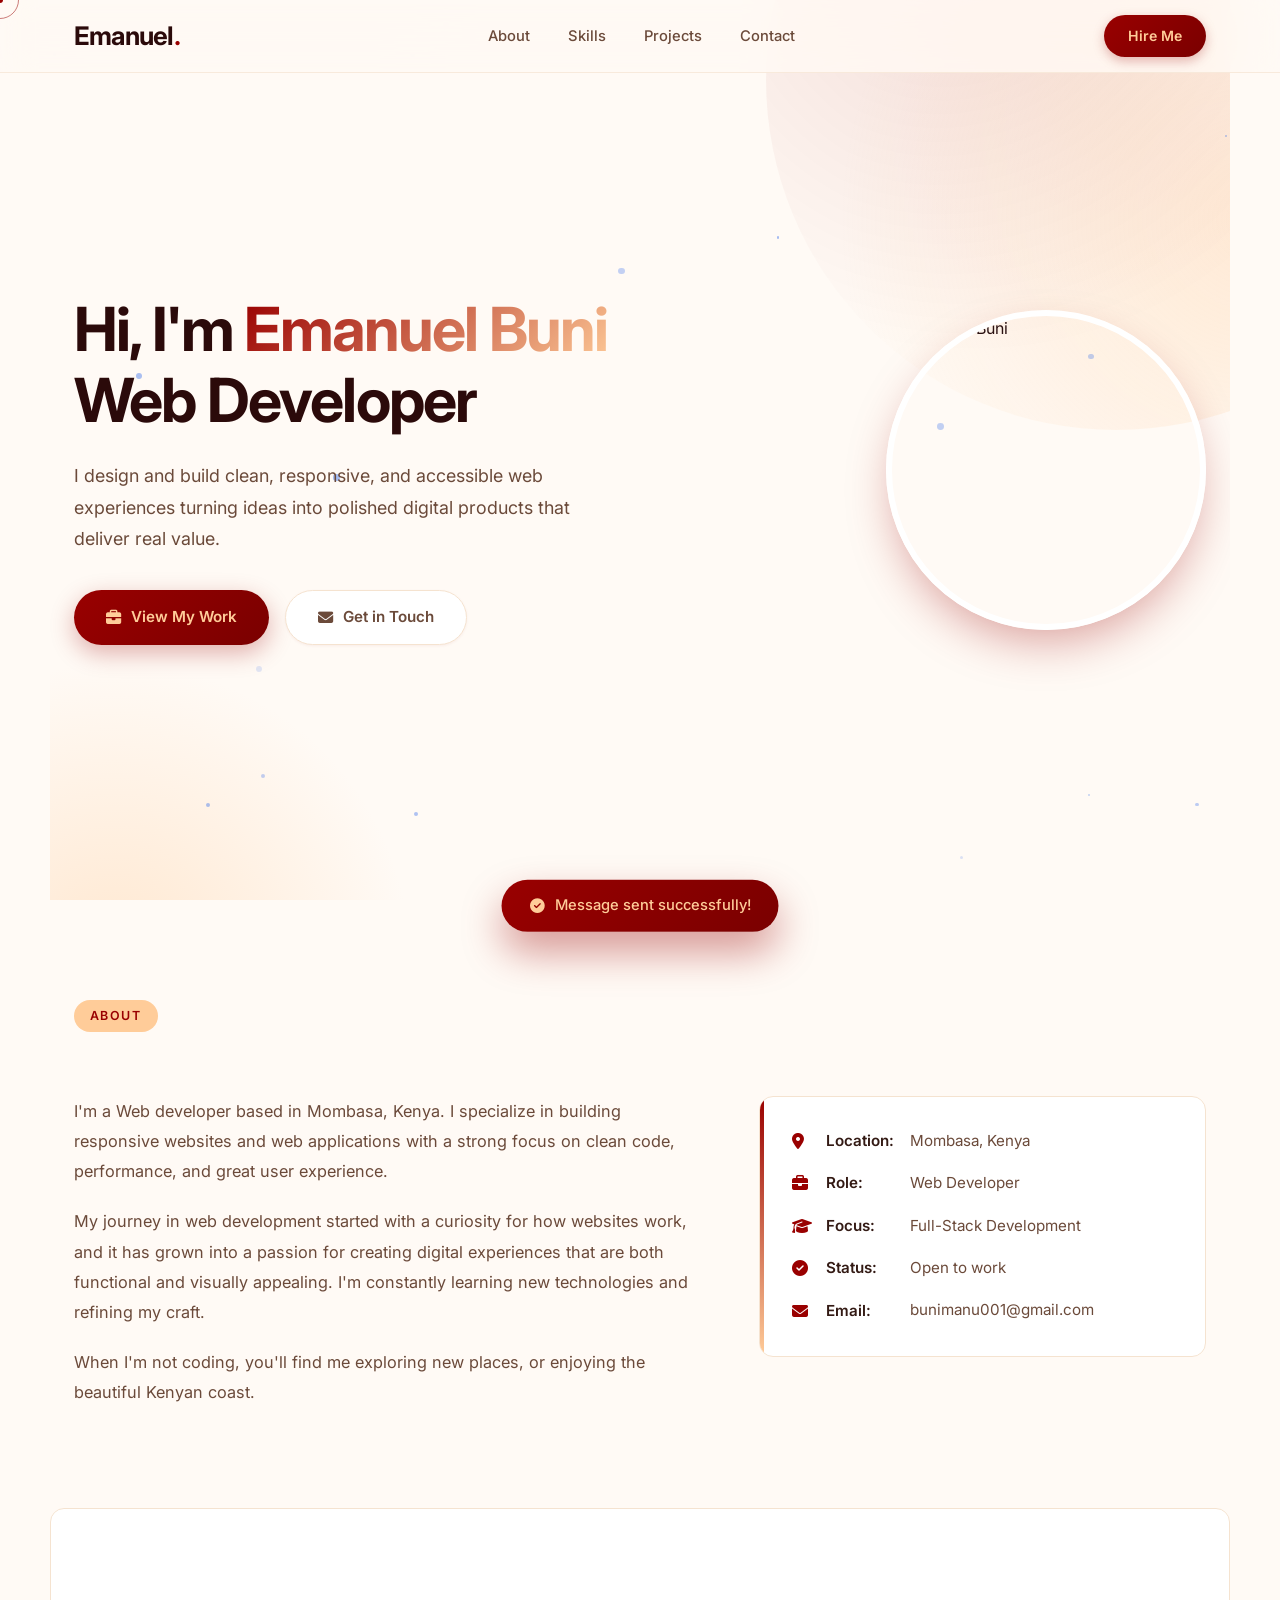
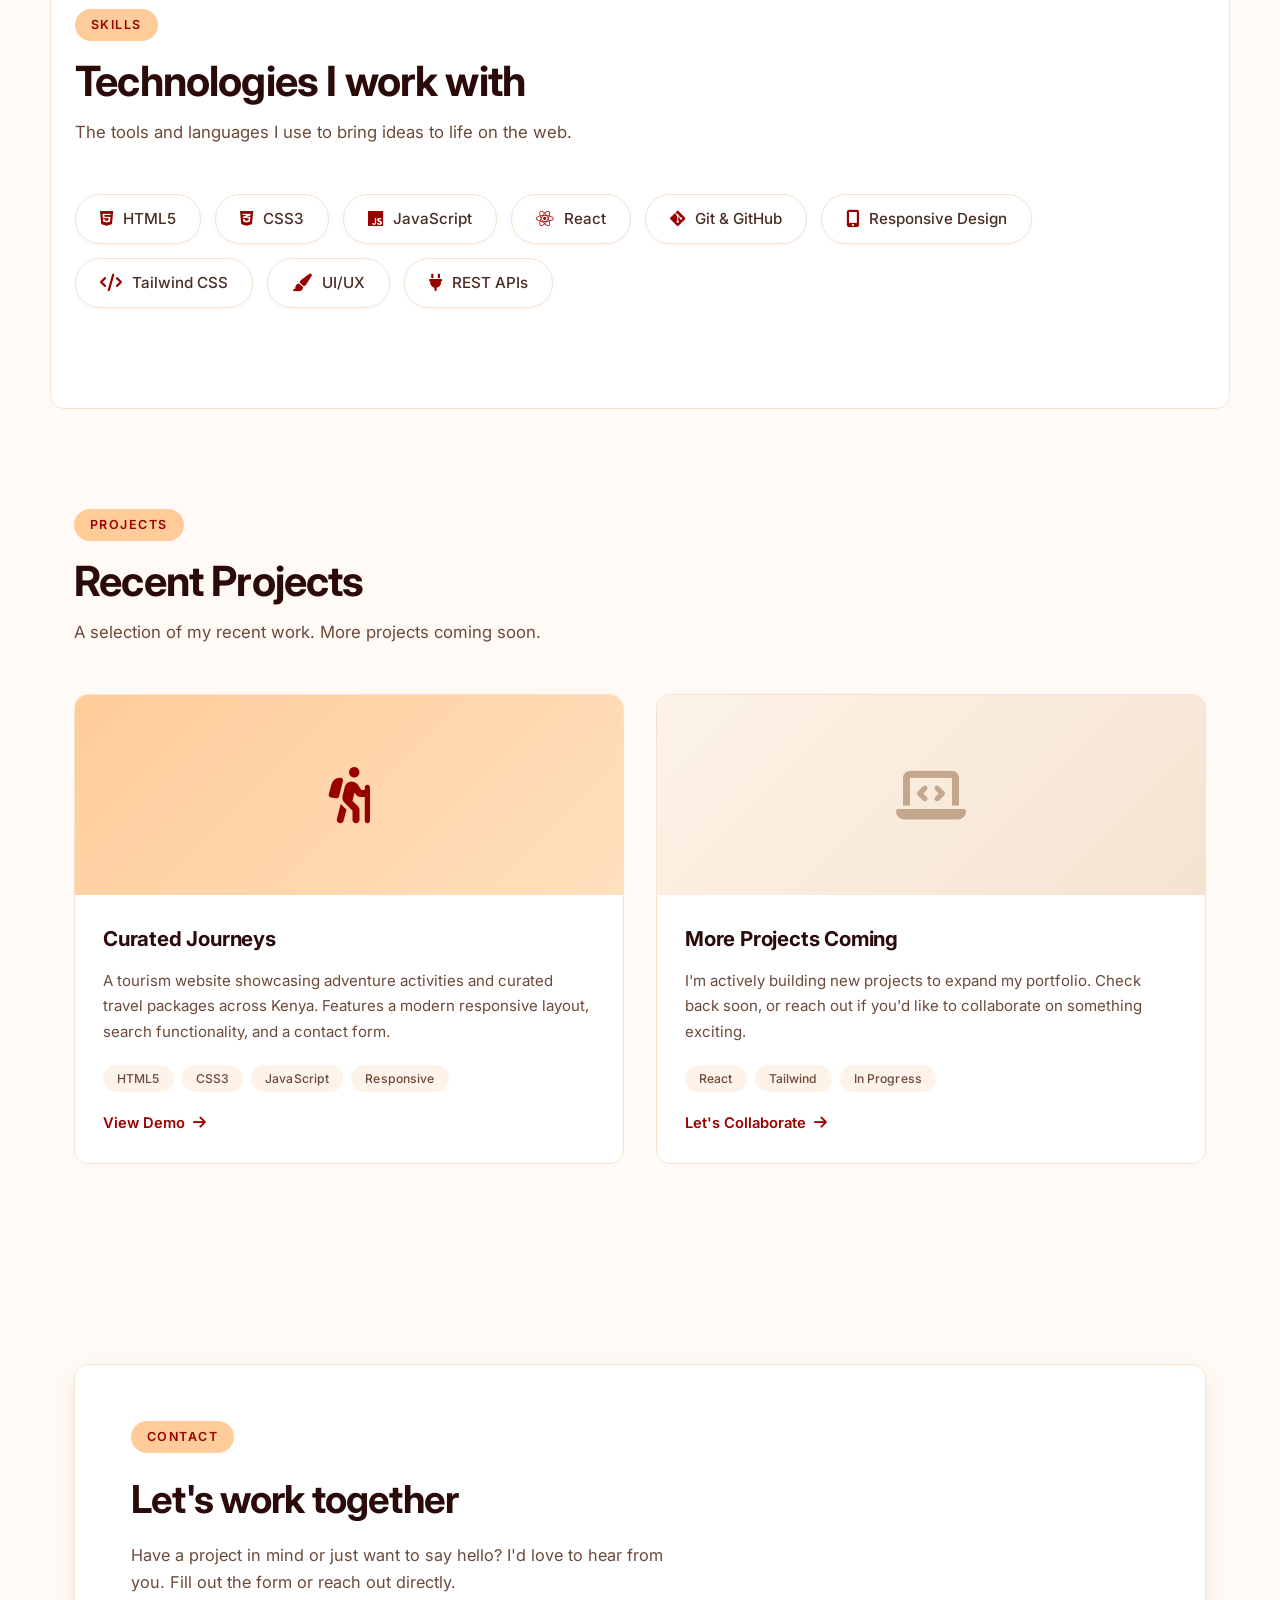
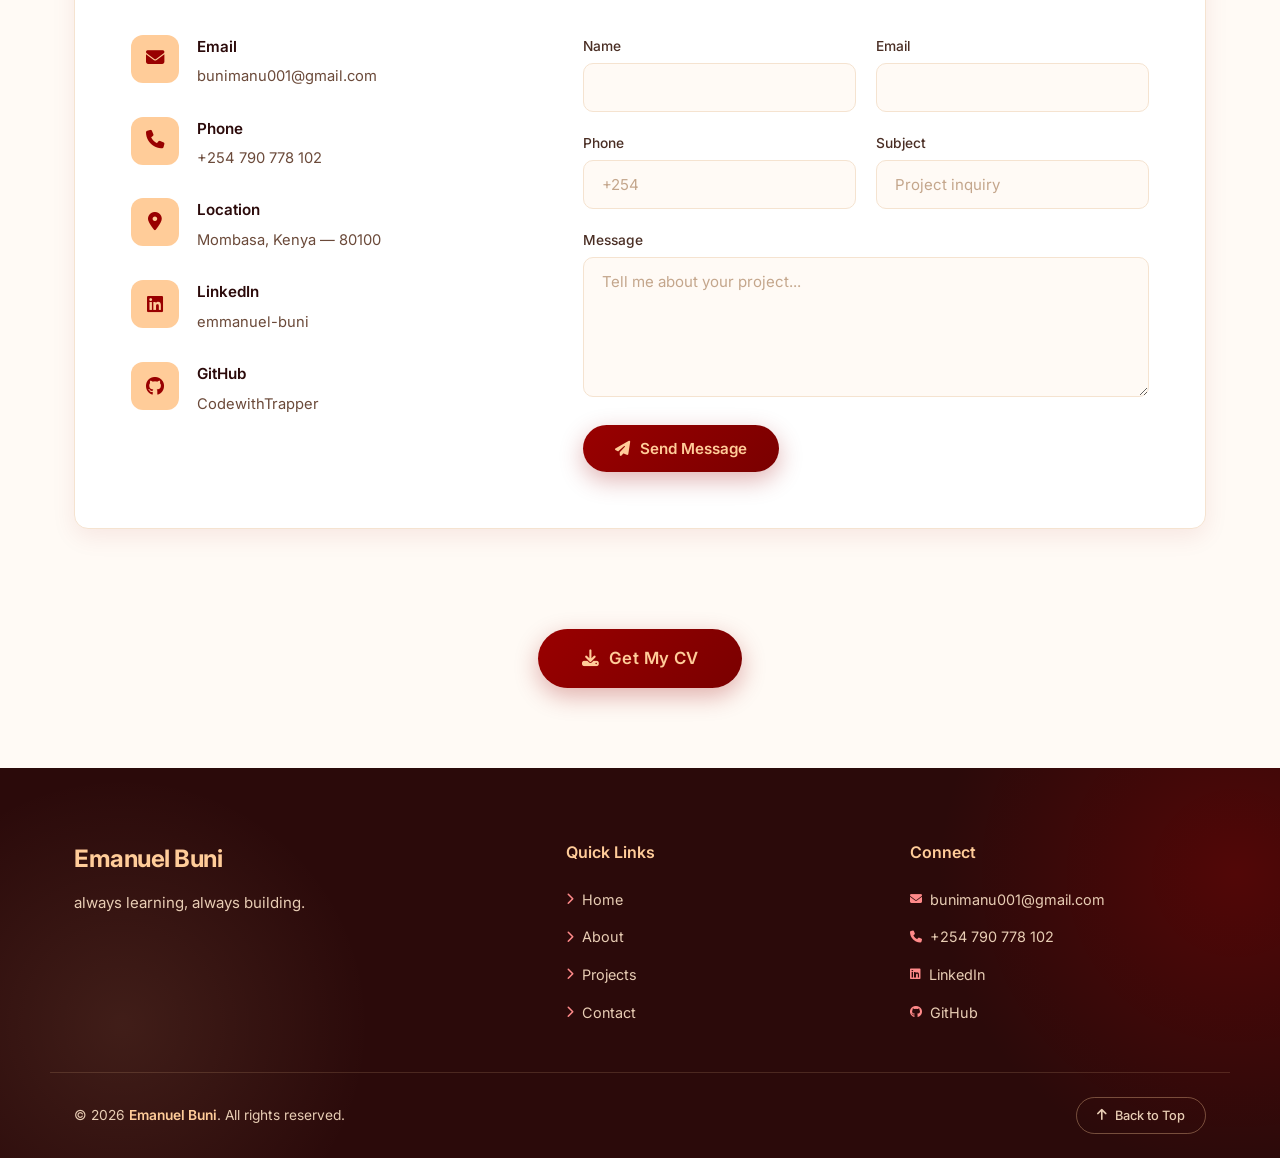
==== Porfolio/index.html @ 23a661d8 "Adding Tour-Project and Portfolio folders" ====
<!DOCTYPE html>
<html lang="en">
<head>
    <meta charset="UTF-8">
    <meta name="viewport" content="width=device-width, initial-scale=1.0">
    <title>Portfolio | Web Developer</title>
    <link rel="stylesheet" href="https://cdnjs.cloudflare.com/ajax/libs/font-awesome/6.5.1/css/all.min.css">
    <link rel="preconnect" href="https://fonts.googleapis.com">
    <link rel="preconnect" href="https://fonts.gstatic.com" crossorigin>
    <link href="https://fonts.googleapis.com/css2?family=Inter:wght@300;400;500;600;700&display=swap" rel="stylesheet">
    <link rel="stylesheet" href="styles.css">
</head>
<body>
    <nav>
        <div class="nav-container">
            <a href="#home" class="logo">
                Emanuel<span>.</span>
            </a>
            <ul class="nav-links">
                <li><a href="#about">About</a></li>
                <li><a href="#skills">Skills</a></li>
                <li><a href="#projects">Projects</a></li>
                <li><a href="#contact">Contact</a></li>
            </ul>
            <a href="#contact" class="nav-cta">
               Hire Me
            </a>
        </div>
    </nav>

    
    <header class="hero" id="home">
        <div class="hero-text">
           
            <h1>Hi, I'm <span>Emanuel Buni</span><br>Web Developer</h1>
            <p class="hero-desc">
                 I design and build clean, responsive, and accessible web experiences 
                 turning ideas into polished digital products that deliver real value.
            </p>
            <div class="hero-buttons">
                <a href="#projects" class="btn btn-primary">
                    <i class="fas fa-briefcase"></i> View My Work
                </a>
                <a href="#contact" class="btn btn-secondary">
                    <i class="fas fa-envelope"></i> Get in Touch
                </a>
            </div>
        </div>
        <img class="hero-avatar" src="/image/profile.jpeg" alt="Emanuel Buni">
    </header>

    <!-- ===== ABOUT ===== -->
    <section id="about" class="fade-up">
        <div class="section-header">
            <span class="section-label">About</span>
        </div>
        <div class="about-grid">
            <div>
                <p>
                    I'm a Web developer based in Mombasa, Kenya. 
                    I specialize in building responsive websites and web applications 
                    with a strong focus on clean code, performance, and great user experience.
                </p>
                <p>
                    My journey in web development started with a curiosity for how websites work, 
                    and it has grown into a passion for creating digital experiences that are 
                    both functional and visually appealing. I'm constantly learning new 
                    technologies and refining my craft.
                </p>
                <p>
                    When I'm not coding, you'll find me exploring new places, 
                 or enjoying the beautiful Kenyan coast.
                </p>
            </div>
            <div class="about-details">
                <div class="detail-row">
                    <i class="fas fa-map-marker-alt"></i>
                    <strong>Location:</strong> <span>Mombasa, Kenya</span>
                </div>
                <div class="detail-row">
                    <i class="fas fa-briefcase"></i>
                    <strong>Role:</strong> <span>Web Developer</span>
                </div>
                <div class="detail-row">
                    <i class="fas fa-graduation-cap"></i>
                    <strong>Focus:</strong> <span>Full-Stack Development</span>
                </div>
                <div class="detail-row">
                    <i class="fas fa-circle-check"></i>
                    <strong>Status:</strong> <span>Open to work</span>
                </div>
                <div class="detail-row">
                    <i class="fas fa-envelope"></i>
                    <strong>Email:</strong> 
                    <a href="mailto:bunimanu001@gmail.com">bunimanu001@gmail.com</a>
                </div>
            </div>
        </div>
    </section>

    <section id="skills" class="fade-up">
        <div class="section-header">
            <span class="section-label">Skills</span>
            <h2>Technologies I work with</h2>
            <p>The tools and languages I use to bring ideas to life on the web.</p>
        </div>
        <div class="skills-container">
            <span class="skill-tag"><i class="fab fa-html5"></i> HTML5</span>
            <span class="skill-tag"><i class="fab fa-css3-alt"></i> CSS3</span>
            <span class="skill-tag"><i class="fab fa-js"></i> JavaScript</span>
            <span class="skill-tag"><i class="fab fa-react"></i> React</span>
            <span class="skill-tag"><i class="fab fa-git-alt"></i> Git & GitHub</span>
            <span class="skill-tag"><i class="fas fa-mobile-alt"></i> Responsive Design</span>
            <span class="skill-tag"><i class="fas fa-code"></i> Tailwind CSS</span>
            <span class="skill-tag"><i class="fas fa-paint-brush"></i> UI/UX </span>
            <span class="skill-tag"><i class="fas fa-plug"></i> REST APIs</span>
        </div>
    </section>

    <section id="projects" class="fade-up">
        <div class="section-header">
            <span class="section-label">Projects</span>
            <h2>Recent Projects</h2>
            <p>A selection of my recent work. More projects coming soon.</p>
        </div>
        <div class="projects-grid">

     
            <article class="project-card">
                <div class="project-image">
                    <i class="fas fa-hiking"></i>
                </div>
                <div class="project-body">
                    <h3>Curated Journeys</h3>
                    <p>
                        A tourism website showcasing adventure activities and curated travel 
                        packages across Kenya. Features a modern responsive layout, search 
                        functionality, and a contact form.
                    </p>
                    <div class="project-tech">
                        <span class="tech-tag">HTML5</span>
                        <span class="tech-tag">CSS3</span>
                        <span class="tech-tag">JavaScript</span>
                        <span class="tech-tag">Responsive</span>
                    </div>
                    <a href="https://codewithtrapper.github.io/web-project/" class="project-link" target="_blank" rel="noopener">
                        View Demo <i class="fas fa-arrow-right"></i>
                    </a>
                </div>
            </article>

            <article class="project-card">
                <div class="project-image coming-soon">
                    <i class="fas fa-laptop-code"></i>
                </div>
                <div class="project-body">
                    <h3>More Projects Coming</h3>
                    <p>
                        I'm actively building new projects to expand my portfolio. 
                        Check back soon, or reach out if you'd like to collaborate 
                        on something exciting.
                    </p>
                    <div class="project-tech">
                        <span class="tech-tag">React</span>
                        <span class="tech-tag">Tailwind</span>
                        <span class="tech-tag">In Progress</span>
                    </div>
                    <a href="#contact" class="project-link">
                        Let's Collaborate <i class="fas fa-arrow-right"></i>
                    </a>
                </div>
            </article>

        </div>
    </section>

   
    <section id="contact" class="fade-up">
        <div class="contact-wrapper">
            <div class="contact-header">
                <span class="section-label">Contact</span>
                <h2>Let's work together</h2>
                <p>
                    Have a project in mind or just want to say hello? 
                    I'd love to hear from you. Fill out the form or reach out directly.
                </p>
            </div>

            <div class="contact-grid">
                
                <div class="contact-info">
                    <div class="contact-item">
                        <div class="contact-icon"><i class="fas fa-envelope"></i></div>
                        <div>
                            <h4>Email</h4>
                            <a href="mailto:bunimanu001@gmail.com">bunimanu001@gmail.com</a>
                        </div>
                    </div>
                    <div class="contact-item">
                        <div class="contact-icon"><i class="fas fa-phone"></i></div>
                        <div>
                            <h4>Phone</h4>
                            <a href="tel:+254790778102">+254 790 778 102</a>
                        </div>
                    </div>
                    <div class="contact-item">
                        <div class="contact-icon"><i class="fas fa-map-marker-alt"></i></div>
                        <div>
                            <h4>Location</h4>
                            <span>Mombasa, Kenya — 80100</span>
                        </div>
                    </div>
                    <div class="contact-item">
                        <div class="contact-icon"><i class="fab fa-linkedin"></i></div>
                        <div>
                            <h4>LinkedIn</h4>
                            <a href="https://www.linkedin.com/in/emmanuel-buni-1b5150434" target="_blank" rel="noopener">
                                emmanuel-buni
                            </a>
                        </div>
                    </div>
                    <div class="contact-item">
                        <div class="contact-icon"><i class="fab fa-github"></i></div>
                        <div>
                            <h4>GitHub</h4>
                            <a href="https://github.com/CodewithTrapper" target="_blank" rel="noopener">
                                CodewithTrapper
                            </a>
                        </div>
                    </div>
                </div>

                
                <form class="contact-form" id="contactForm" method="POST">
                    
                    <input type="hidden" name="access_key" value="dd3a7b7c-6760-4a55-9a00-9d2f934d01f1">
                    <input type="hidden" name="subject" value="New Inquiry from Portfolio">
                    <input type="hidden" name="from_name" value="Emanuel Buni Portfolio">

                   
                    <input type="checkbox" name="botcheck" style="display:none !important" tabindex="-1" autocomplete="off">

                    <div class="form-row">
                        <div class="form-group">
                            <label for="name">Name</label>
                            <input type="text" id="name" name="name" placeholder="" required>
                        </div>
                        <div class="form-group">
                            <label for="email">Email</label>
                            <input type="email" id="email" name="email" placeholder="" required>
                        </div>
                    </div>
                    <div class="form-row">
                        <div class="form-group">
                            <label for="phone">Phone</label>
                            <input type="tel" id="phone" name="phone" placeholder="+254 ">
                        </div>
                        <div class="form-group">
                            <label for="subject">Subject</label>
                            <input type="text" id="subject" name="subject" placeholder="Project inquiry">
                        </div>
                    </div>
                    <div class="form-group">
                        <label for="message">Message</label>
                        <textarea id="message" name="message" placeholder="Tell me about your project..." required></textarea>
                    </div>
                    <button type="submit" class="btn btn-primary">
                        <i class="fas fa-paper-plane"></i> Send Message
                    </button>
                </form>
            </div>
        </div>
    </section>

    <!-- ===== CV BUTTON ===== -->
    <div class="cv-section fade-up">
        <a href="" class="btn btn-primary cv-btn" download="Emanuel-Buni-CV.pdf">
            <i class="fas fa-download"></i> Get My CV
        </a>
    </div>

    <footer>
        <div class="footer-container">
            <div class="footer-brand">
                <h3>Emanuel Buni</h3>
                <p>
                    always learning, always building.
                </p>
            </div>
            <div class="footer-col">
                <h4>Quick Links</h4>
                <ul>
                    <li><a href="#home"><i class="fas fa-chevron-right"></i> Home</a></li>
                    <li><a href="#about"><i class="fas fa-chevron-right"></i> About</a></li>
                    <li><a href="#projects"><i class="fas fa-chevron-right"></i> Projects</a></li>
                    <li><a href="#contact"><i class="fas fa-chevron-right"></i> Contact</a></li>
                </ul>
            </div>
            <div class="footer-col">
                <h4>Connect</h4>
                <ul>
                    <li>
                       <a href="https://mail.google.com/mail/?view=cm&fs=1&to=bunimanu001@gmail.com&su=Project%20Inquiry&body=Hi%20Emanuel%2C%0A%0A" target="_blank" rel="noopener">
    <i class="fas fa-envelope"></i> bunimanu001@gmail.com
</a>
                    </li>
                    <li>
                        <a href="tel:+254790778102">
                            <i class="fas fa-phone"></i> +254 790 778 102
                        </a>
                    </li>
                    <li>
                        <a href="https://www.linkedin.com/in/emmanuel-buni-1b5150434" target="_blank" rel="noopener">
                            <i class="fab fa-linkedin"></i> LinkedIn
                        </a>
                    </li>
                    <li>
                        <a href="https://github.com/CodewithTrapper" target="_blank" rel="noopener">
                            <i class="fab fa-github"></i> GitHub
                        </a>
                    </li>
                </ul>
            </div>
        </div>
        <div class="footer-bottom">
            <p>&copy; 2026 <span>Emanuel Buni</span>. All rights reserved.</p>
            <button class="back-to-top" id="backToTop">
                <i class="fas fa-arrow-up"></i> Back to Top
            </button>
        </div>
    </footer>

    
    <script src="script.js"></script>
</body>
</html>
---- Porfolio/styles.css ----
*,
*::before,
*::after {
    margin: 0;
    padding: 0;
    box-sizing: border-box;
}

html {
    scroll-behavior: smooth;
    scroll-padding-top: 90px;
}

body {
    font-family: 'Inter', -apple-system, BlinkMacSystemFont, sans-serif;
    background: #fffaf5;
    color: #2b1212;
    line-height: 1.6;
    overflow-x: hidden;
    -webkit-font-smoothing: antialiased;
    -moz-osx-font-smoothing: grayscale;
    cursor: none;
}

@media (max-width: 900px) {
    body { cursor: auto; }
}

:root {
    --primary: #990000;
    --primary-dark: #7a0000;
    --primary-light: #FFCC99;
    --accent: #b30000;

    --gray-50: #fffaf5;
    --gray-100: #fdf3e8;
    --gray-200: #f5e3d0;
    --gray-300: #e8cdb4;
    --gray-400: #c4a68c;
    --gray-500: #8a7059;
    --gray-600: #6b4a3a;
    --gray-700: #4a2e24;
    --gray-800: #331a14;
    --gray-900: #2b0a0a;

    --shadow-sm: 0 1px 3px rgba(153, 0, 0, 0.06);
    --shadow-md: 0 8px 24px rgba(153, 0, 0, 0.08);
    --shadow-lg: 0 20px 40px -12px rgba(153, 0, 0, 0.18);
    --radius: 14px;
    --radius-sm: 10px;
    --transition: 0.35s cubic-bezier(0.4, 0, 0.2, 1);
}

::-webkit-scrollbar { width: 10px; }
::-webkit-scrollbar-track { background: #fdf3e8; }
::-webkit-scrollbar-thumb {
    background: linear-gradient(180deg, #990000, #FFCC99);
    border-radius: 10px;
    border: 2px solid #fdf3e8;
}

::selection {
    background: var(--primary);
    color: #FFCC99;
}

.preloader {
    position: fixed;
    inset: 0;
    background: #2b0a0a;
    z-index: 10000;
    display: flex;
    align-items: center;
    justify-content: center;
    flex-direction: column;
    gap: 24px;
    transition: opacity 0.6s ease, visibility 0.6s ease;
}

.preloader.hidden {
    opacity: 0;
    visibility: hidden;
}

.preloader-logo {
    font-size: 2rem;
    font-weight: 700;
    color: #FFCC99;
    letter-spacing: -0.03em;
}

.preloader-logo span { color: #ff6b6b; }

.preloader-bar {
    width: 200px;
    height: 3px;
    background: rgba(255, 204, 153, 0.15);
    border-radius: 100px;
    overflow: hidden;
}

.preloader-bar::after {
    content: '';
    display: block;
    height: 100%;
    width: 40%;
    background: linear-gradient(90deg, #990000, #FFCC99);
    border-radius: 100px;
    animation: preloadSlide 1.2s ease-in-out infinite;
}

@keyframes preloadSlide {
    0%   { transform: translateX(-100%); }
    100% { transform: translateX(350%); }
}

.scroll-progress {
    position: fixed;
    top: 0;
    left: 0;
    height: 3px;
    width: 0%;
    background: linear-gradient(90deg, #990000, #FFCC99);
    z-index: 1001;
    transition: width 0.1s linear;
    box-shadow: 0 0 12px rgba(153, 0, 0, 0.5);
}

.cursor-dot,
.cursor-ring {
    position: fixed;
    top: 0;
    left: 0;
    border-radius: 50%;
    pointer-events: none;
    z-index: 9999;
    transform: translate(-50%, -50%);
    transition: opacity 0.3s ease;
}

.cursor-dot {
    width: 6px;
    height: 6px;
    background: #990000;
}

.cursor-ring {
    width: 38px;
    height: 38px;
    border: 1.5px solid rgba(153, 0, 0, 0.5);
    transition: width 0.25s ease, height 0.25s ease,
                border-color 0.25s ease, background 0.25s ease,
                transform 0.08s ease;
}

.cursor-ring.hover {
    width: 60px;
    height: 60px;
    background: rgba(255, 204, 153, 0.25);
    border-color: #990000;
}

@media (max-width: 900px) {
    .cursor-dot, .cursor-ring { display: none; }
}

nav {
    position: fixed;
    top: 0;
    left: 0;
    width: 100%;
    background: rgba(255, 250, 245, 0.85);
    backdrop-filter: blur(16px) saturate(180%);
    -webkit-backdrop-filter: blur(16px) saturate(180%);
    border-bottom: 1px solid rgba(245, 227, 208, 0.7);
    z-index: 1000;
    transition: box-shadow 0.3s ease, background 0.3s ease;
}

nav.scrolled {
    box-shadow: 0 4px 24px rgba(153, 0, 0, 0.08);
    background: rgba(255, 250, 245, 0.97);
}

.nav-container {
    max-width: 1180px;
    margin: 0 auto;
    padding: 0 24px;
    display: flex;
    align-items: center;
    justify-content: space-between;
    height: 72px;
}

.logo {
    font-size: 1.6rem;
    font-weight: 700;
    color: #2b0a0a;
    text-decoration: none;
    letter-spacing: -0.03em;
    transition: var(--transition);
}

.logo span { color: #990000; }

.logo:hover { transform: scale(1.05); }

.nav-links {
    display: flex;
    list-style: none;
    gap: 6px;
}

.nav-links a {
    text-decoration: none;
    font-size: 0.92rem;
    font-weight: 500;
    color: #6b4a3a;
    padding: 8px 16px;
    border-radius: 8px;
    transition: var(--transition);
    position: relative;
}

.nav-links a::after {
    content: '';
    position: absolute;
    bottom: 4px;
    left: 50%;
    width: 0;
    height: 2px;
    background: #990000;
    border-radius: 2px;
    transition: width 0.3s ease, left 0.3s ease;
}

.nav-links a:hover,
.nav-links a.active {
    color: #990000;
    background: #fdf3e8;
}

.nav-links a:hover::after,
.nav-links a.active::after {
    width: 22px;
    left: calc(50% - 11px);
}

.nav-cta {
    text-decoration: none;
    font-size: 0.88rem;
    font-weight: 600;
    color: #FFCC99;
    background: linear-gradient(135deg, #990000, #7a0000);
    padding: 10px 24px;
    border-radius: 100px;
    transition: var(--transition);
    box-shadow: 0 4px 12px rgba(153, 0, 0, 0.28);
    position: relative;
    overflow: hidden;
}

.nav-cta::before {
    content: '';
    position: absolute;
    inset: 0;
    background: linear-gradient(135deg, #b30000, #990000);
    opacity: 0;
    transition: opacity 0.3s ease;
    z-index: -1;
}

.nav-cta:hover {
    transform: translateY(-2px);
    box-shadow: 0 8px 22px rgba(153, 0, 0, 0.4);
}

.nav-cta:hover::before { opacity: 1; }

.hero {
    min-height: 100vh;
    display: flex;
    align-items: center;
    justify-content: space-between;
    gap: 60px;
    max-width: 1180px;
    margin: 0 auto;
    padding: 120px 24px 80px;
    position: relative;
    overflow: hidden;
}

.hero::before {
    content: '';
    position: absolute;
    top: -30%;
    right: -20%;
    width: 700px;
    height: 700px;
    background:
        radial-gradient(circle at 30% 30%, rgba(153, 0, 0, 0.12), transparent 60%),
        radial-gradient(circle at 70% 70%, rgba(255, 204, 153, 0.35), transparent 60%);
    border-radius: 50%;
    animation: meshFloat 12s ease-in-out infinite;
    pointer-events: none;
    z-index: -1;
}

.hero::after {
    content: '';
    position: absolute;
    bottom: -40%;
    left: -20%;
    width: 600px;
    height: 600px;
    background: radial-gradient(circle, rgba(255, 204, 153, 0.4), transparent 70%);
    border-radius: 50%;
    animation: meshFloat 15s ease-in-out infinite reverse;
    pointer-events: none;
    z-index: -1;
}

@keyframes meshFloat {
    0%, 100% { transform: translate(0, 0) scale(1); }
    50%      { transform: translate(30px, -30px) scale(1.08); }
}

.hero-text {
    flex: 1;
    max-width: 620px;
    position: relative;
    z-index: 2;
    animation: fadeInUp 0.9s ease both;
}

.hero-text h1 {
    font-size: clamp(2.4rem, 6vw, 3.8rem);
    font-weight: 700;
    letter-spacing: -0.03em;
    line-height: 1.15;
    color: #2b0a0a;
    margin-bottom: 24px;
}

.hero-text h1 span {
    background: linear-gradient(135deg, #990000, #FFCC99);
    -webkit-background-clip: text;
    -webkit-text-fill-color: transparent;
    background-clip: text;
    position: relative;
    display: inline-block;
}

.hero-desc {
    font-size: 1.12rem;
    color: #6b4a3a;
    margin-bottom: 36px;
    max-width: 520px;
    line-height: 1.75;
}

.hero-buttons {
    display: flex;
    gap: 16px;
    flex-wrap: wrap;
}

.type-cursor {
    display: inline-block;
    width: 3px;
    height: 1em;
    background: #990000;
    margin-left: 4px;
    vertical-align: text-bottom;
    animation: blink 0.9s step-end infinite;
}

@keyframes blink {
    0%, 100% { opacity: 1; }
    50%      { opacity: 0; }
}

.btn {
    display: inline-flex;
    align-items: center;
    gap: 10px;
    padding: 14px 32px;
    border-radius: 100px;
    font-size: 0.95rem;
    font-weight: 600;
    text-decoration: none;
    transition: var(--transition);
    cursor: pointer;
    border: none;
    font-family: inherit;
    position: relative;
    overflow: hidden;
    z-index: 1;
}

.btn i { transition: transform 0.3s ease; }
.btn:hover i { transform: translateX(4px); }

.btn-primary {
    background: linear-gradient(135deg, #990000, #7a0000);
    color: #FFCC99;
    box-shadow: 0 8px 24px rgba(153, 0, 0, 0.3);
}

.btn-primary::before {
    content: '';
    position: absolute;
    top: 0;
    left: -100%;
    width: 100%;
    height: 100%;
    background: linear-gradient(90deg, transparent, rgba(255, 204, 153, 0.4), transparent);
    transition: left 0.7s ease;
    z-index: 2;
}

.btn-primary:hover::before { left: 100%; }

.btn-primary:hover {
    background: linear-gradient(135deg, #b30000, #990000);
    transform: translateY(-3px);
    box-shadow: 0 14px 32px rgba(153, 0, 0, 0.42);
}

.btn-secondary {
    background: #fff;
    color: #6b4a3a;
    border: 1.5px solid #f5e3d0;
    box-shadow: var(--shadow-sm);
}

.btn-secondary:hover {
    border-color: #990000;
    color: #990000;
    background: #FFCC99;
    transform: translateY(-3px);
    box-shadow: 0 10px 24px rgba(153, 0, 0, 0.15);
}

.ripple {
    position: absolute;
    border-radius: 50%;
    background: rgba(255, 204, 153, 0.6);
    transform: scale(0);
    animation: rippleAnim 0.65s ease-out;
    pointer-events: none;
    z-index: 3;
}

@keyframes rippleAnim {
    to { transform: scale(4); opacity: 0; }
}

.hero-avatar {
    width: 320px;
    height: 320px;
    border-radius: 50%;
    object-fit: cover;
    border: 6px solid #fff;
    box-shadow: 0 20px 50px -12px rgba(153, 0, 0, 0.4);
    transition: transform 0.5s cubic-bezier(0.34, 1.56, 0.64, 1), box-shadow 0.5s ease;
    animation: floatAvatar 5s ease-in-out infinite;
    position: relative;
    z-index: 2;
}

.hero-avatar:hover {
    transform: scale(1.05) rotate(-3deg);
    box-shadow: 0 30px 70px -12px rgba(153, 0, 0, 0.55);
}

.hero-avatar::after {
    content: '';
    position: absolute;
    inset: -12px;
    border-radius: 50%;
    border: 2px dashed rgba(153, 0, 0, 0.35);
    animation: spinSlow 25s linear infinite;
}

@keyframes spinSlow {
    to { transform: rotate(360deg); }
}

@keyframes floatAvatar {
    0%, 100% { transform: translateY(0) rotate(0deg); }
    50%      { transform: translateY(-16px) rotate(2deg); }
}

section {
    padding: 100px 0;
    position: relative;
    max-width: 1180px;
    margin: 0 auto;
    padding-left: 24px;
    padding-right: 24px;
}

.section-header {
    margin-bottom: 48px;
}

.section-label {
    display: inline-block;
    font-size: 0.78rem;
    font-weight: 600;
    text-transform: uppercase;
    letter-spacing: 0.12em;
    color: #990000;
    background: #FFCC99;
    padding: 6px 16px;
    border-radius: 100px;
    margin-bottom: 16px;
    position: relative;
}

.section-header h2 {
    font-size: clamp(1.8rem, 4vw, 2.6rem);
    font-weight: 700;
    letter-spacing: -0.02em;
    color: #2b0a0a;
    margin-bottom: 12px;
    line-height: 1.2;
}

.section-header p {
    color: #6b4a3a;
    font-size: 1.05rem;
    max-width: 600px;
}

#about { background: transparent; }

.about-grid {
    display: grid;
    grid-template-columns: 1.4fr 1fr;
    gap: 60px;
    align-items: start;
}

.about-grid p {
    color: #6b4a3a;
    margin-bottom: 20px;
    font-size: 1.02rem;
    line-height: 1.85;
}

.about-grid p:last-child { margin-bottom: 0; }

.about-details {
    display: flex;
    flex-direction: column;
    gap: 18px;
    background: #fff;
    padding: 32px;
    border-radius: var(--radius);
    border: 1px solid #f5e3d0;
    transition: var(--transition);
    position: relative;
    overflow: hidden;
}

.about-details::before {
    content: '';
    position: absolute;
    top: 0;
    left: 0;
    width: 4px;
    height: 100%;
    background: linear-gradient(180deg, #990000, #FFCC99);
}

.about-details:hover {
    border-color: transparent;
    box-shadow: 0 20px 40px -12px rgba(153, 0, 0, 0.2);
    transform: translateY(-4px);
}

.detail-row {
    display: flex;
    align-items: center;
    gap: 14px;
    font-size: 0.95rem;
    color: #6b4a3a;
    transition: var(--transition);
}

.detail-row i {
    width: 20px;
    color: #990000;
    font-size: 1rem;
    transition: var(--transition);
}

.detail-row:hover { transform: translateX(4px); }
.detail-row:hover i { transform: scale(1.2) rotate(-6deg); color: #b30000; }

.detail-row strong {
    color: #331a14;
    font-weight: 600;
    min-width: 70px;
}

.detail-row a {
    color: #6b4a3a;
    text-decoration: none;
    transition: var(--transition);
    border-bottom: 1px dashed transparent;
}

.detail-row a:hover {
    color: #990000;
    border-bottom-color: #990000;
}

#skills {
    background: #fff;
    border-radius: var(--radius);
    border: 1px solid #f5e3d0;
}

.skills-container {
    display: flex;
    flex-wrap: wrap;
    gap: 14px;
}

.skill-tag {
    display: inline-flex;
    align-items: center;
    gap: 10px;
    padding: 12px 24px;
    background: #fff;
    border: 1.5px solid #f5e3d0;
    border-radius: 100px;
    font-size: 0.95rem;
    font-weight: 500;
    color: #4a2e24;
    transition: var(--transition);
    cursor: default;
    box-shadow: var(--shadow-sm);
    opacity: 0;
    transform: translateY(20px);
    animation: skillPop 0.5s ease forwards;
    position: relative;
    overflow: hidden;
}

.skill-tag::before {
    content: '';
    position: absolute;
    inset: 0;
    background: linear-gradient(135deg, #FFCC99, transparent);
    opacity: 0;
    transition: opacity 0.3s ease;
    z-index: 0;
}

.skill-tag > * { position: relative; z-index: 1; }

.skill-tag:nth-child(1) { animation-delay: 0.05s; }
.skill-tag:nth-child(2) { animation-delay: 0.10s; }
.skill-tag:nth-child(3) { animation-delay: 0.15s; }
.skill-tag:nth-child(4) { animation-delay: 0.20s; }
.skill-tag:nth-child(5) { animation-delay: 0.25s; }
.skill-tag:nth-child(6) { animation-delay: 0.30s; }
.skill-tag:nth-child(7) { animation-delay: 0.35s; }
.skill-tag:nth-child(8) { animation-delay: 0.40s; }
.skill-tag:nth-child(9) { animation-delay: 0.45s; }

@keyframes skillPop {
    to { opacity: 1; transform: translateY(0); }
}

.skill-tag i {
    color: #990000;
    font-size: 1.1rem;
    transition: var(--transition);
}

.skill-tag:hover {
    border-color: #990000;
    color: #990000;
    transform: translateY(-5px);
    box-shadow: 0 14px 28px rgba(153, 0, 0, 0.18);
}

.skill-tag:hover::before { opacity: 1; }
.skill-tag:hover i { transform: rotate(-8deg) scale(1.18); color: #b30000; }

.projects-grid {
    display: grid;
    grid-template-columns: repeat(auto-fit, minmax(320px, 1fr));
    gap: 32px;
    perspective: 1200px;
}

.project-card {
    background: #fff;
    border: 1.5px solid #f5e3d0;
    border-radius: var(--radius);
    overflow: hidden;
    transition: transform 0.4s cubic-bezier(0.4, 0, 0.2, 1),
                box-shadow 0.4s ease, border-color 0.3s ease;
    display: flex;
    flex-direction: column;
    position: relative;
    transform-style: preserve-3d;
    will-change: transform;
}

.project-card::before {
    content: '';
    position: absolute;
    inset: 0;
    border-radius: var(--radius);
    padding: 2px;
    background: linear-gradient(135deg, #990000, #FFCC99, transparent 70%);
    -webkit-mask: linear-gradient(#fff 0 0) content-box, linear-gradient(#fff 0 0);
    -webkit-mask-composite: xor;
    mask-composite: exclude;
    opacity: 0;
    transition: opacity 0.4s ease;
    pointer-events: none;
    z-index: 2;
}

.project-card:hover::before { opacity: 1; }

.project-card:hover {
    box-shadow: 0 30px 60px -15px rgba(153, 0, 0, 0.28);
    border-color: transparent;
}

.project-image {
    height: 200px;
    background: linear-gradient(135deg, #FFCC99, #ffe0bd);
    display: flex;
    align-items: center;
    justify-content: center;
    font-size: 3.5rem;
    color: #990000;
    transition: var(--transition);
    position: relative;
    overflow: hidden;
}

.project-image::after {
    content: '';
    position: absolute;
    top: 0;
    left: -100%;
    width: 100%;
    height: 100%;
    background: linear-gradient(90deg, transparent, rgba(255, 255, 255, 0.6), transparent);
    transition: left 0.8s ease;
}

.project-card:hover .project-image::after { left: 100%; }

.project-card:hover .project-image {
    background: linear-gradient(135deg, #ffb87a, #FFCC99);
    transform: scale(1.04);
}

.project-image.coming-soon {
    background: linear-gradient(135deg, #fdf3e8, #f5e3d0);
    color: #c4a68c;
}

.project-card:hover .project-image.coming-soon {
    background: linear-gradient(135deg, #f5e3d0, #FFCC99);
    color: #990000;
}

.project-body {
    padding: 28px;
    flex: 1;
    display: flex;
    flex-direction: column;
    position: relative;
    z-index: 1;
}

.project-body h3 {
    font-size: 1.28rem;
    font-weight: 700;
    color: #2b0a0a;
    margin-bottom: 12px;
    letter-spacing: -0.01em;
    transition: var(--transition);
}

.project-card:hover .project-body h3 {
    background: linear-gradient(135deg, #990000, #b30000);
    -webkit-background-clip: text;
    -webkit-text-fill-color: transparent;
    background-clip: text;
}

.project-body p {
    color: #6b4a3a;
    font-size: 0.94rem;
    line-height: 1.7;
    margin-bottom: 20px;
    flex: 1;
}

.project-tech {
    display: flex;
    flex-wrap: wrap;
    gap: 8px;
    margin-bottom: 20px;
}

.tech-tag {
    font-size: 0.76rem;
    font-weight: 500;
    background: #fdf3e8;
    color: #6b4a3a;
    padding: 4px 14px;
    border-radius: 100px;
    letter-spacing: 0.01em;
    transition: var(--transition);
}

.project-card:hover .tech-tag {
    background: #FFCC99;
    color: #7a0000;
}

.project-link {
    display: inline-flex;
    align-items: center;
    gap: 8px;
    font-size: 0.92rem;
    font-weight: 600;
    color: #990000;
    text-decoration: none;
    transition: var(--transition);
    margin-top: auto;
    position: relative;
    width: fit-content;
}

.project-link::after {
    content: '';
    position: absolute;
    bottom: -3px;
    left: 0;
    width: 0;
    height: 2px;
    background: linear-gradient(90deg, #990000, #FFCC99);
    transition: width 0.3s ease;
    border-radius: 2px;
}

.project-link:hover::after { width: 100%; }
.project-link:hover { gap: 14px; color: #7a0000; }

#contact { background: transparent; }

.contact-wrapper {
    background: #fff;
    border-radius: var(--radius);
    border: 1.5px solid #f5e3d0;
    padding: 56px;
    box-shadow: 0 8px 24px rgba(153, 0, 0, 0.08);
    transition: var(--transition);
    position: relative;
    overflow: hidden;
}

.contact-wrapper::before {
    content: '';
    position: absolute;
    top: -50%;
    right: -20%;
    width: 400px;
    height: 400px;
    background: radial-gradient(circle, rgba(255, 204, 153, 0.5), transparent 70%);
    border-radius: 50%;
    pointer-events: none;
}

.contact-wrapper:hover {
    box-shadow: 0 30px 60px -20px rgba(153, 0, 0, 0.25);
    border-color: #FFCC99;
}

.contact-header { margin-bottom: 40px; position: relative; }

.contact-header h2 {
    font-size: clamp(1.8rem, 4vw, 2.4rem);
    font-weight: 700;
    letter-spacing: -0.02em;
    color: #2b0a0a;
    margin-bottom: 12px;
}

.contact-header p {
    color: #6b4a3a;
    max-width: 540px;
    font-size: 1.02rem;
}

.contact-grid {
    display: grid;
    grid-template-columns: 1fr 1.4fr;
    gap: 48px;
    position: relative;
}

.contact-info {
    display: flex;
    flex-direction: column;
    gap: 28px;
}

.contact-item {
    display: flex;
    gap: 18px;
    align-items: flex-start;
    transition: var(--transition);
}

.contact-item:hover { transform: translateX(6px); }

.contact-icon {
    width: 48px;
    height: 48px;
    min-width: 48px;
    background: #FFCC99;
    border-radius: 12px;
    display: flex;
    align-items: center;
    justify-content: center;
    color: #990000;
    font-size: 1.15rem;
    transition: var(--transition);
}

.contact-item:hover .contact-icon {
    background: linear-gradient(135deg, #990000, #b30000);
    color: #FFCC99;
    transform: scale(1.08) rotate(-6deg);
    box-shadow: 0 8px 20px rgba(153, 0, 0, 0.35);
}

.contact-item h4 {
    font-size: 0.95rem;
    font-weight: 600;
    color: #2b0a0a;
    margin-bottom: 4px;
}

.contact-item a,
.contact-item span {
    font-size: 0.92rem;
    color: #6b4a3a;
    text-decoration: none;
    transition: var(--transition);
    word-break: break-word;
}

.contact-item a:hover { color: #990000; }

.contact-form {
    display: flex;
    flex-direction: column;
    gap: 20px;
    position: relative;
}

.form-row {
    display: grid;
    grid-template-columns: 1fr 1fr;
    gap: 20px;
}

.form-group {
    display: flex;
    flex-direction: column;
    gap: 6px;
    position: relative;
}

.form-group label {
    font-size: 0.86rem;
    font-weight: 500;
    color: #4a2e24;
    transition: var(--transition);
}

.form-group input,
.form-group textarea {
    padding: 14px 18px;
    border: 1.5px solid #f5e3d0;
    border-radius: var(--radius-sm);
    font-size: 0.94rem;
    font-family: inherit;
    background: #fffaf5;
    color: #2b1212;
    transition: var(--transition);
    outline: none;
    width: 100%;
}

.form-group input::placeholder,
.form-group textarea::placeholder { color: #c4a68c; }

.form-group input:focus,
.form-group textarea:focus {
    border-color: #990000;
    background: #fff;
    box-shadow: 0 0 0 4px rgba(153, 0, 0, 0.08);
    transform: translateY(-2px);
}

.form-group textarea {
    min-height: 140px;
    resize: vertical;
}

.contact-form .btn-primary {
    align-self: flex-start;
    margin-top: 8px;
}

.contact-form.sent .btn-primary {
    background: linear-gradient(135deg, #10b981, #059669);
    color: #fff;
}

/* ===== CV BUTTON ===== */
.cv-section {
    display: flex;
    justify-content: center;
    padding: 0 24px 80px;
    max-width: 1180px;
    margin: 0 auto;
}

.cv-btn {
    padding: 16px 44px;
    font-size: 1.05rem;
    letter-spacing: 0.02em;
}

footer {
    background: #2b0a0a;
    color: #e8cdb4;
    padding: 72px 0 0;
    position: relative;
    overflow: hidden;
}

footer::before {
    content: '';
    position: absolute;
    top: -50%;
    right: -20%;
    width: 600px;
    height: 600px;
    background: radial-gradient(circle, rgba(153, 0, 0, 0.35), transparent 70%);
    border-radius: 50%;
    pointer-events: none;
}

footer::after {
    content: '';
    position: absolute;
    bottom: -30%;
    left: -10%;
    width: 500px;
    height: 500px;
    background: radial-gradient(circle, rgba(255, 204, 153, 0.1), transparent 70%);
    border-radius: 50%;
    pointer-events: none;
}

.footer-container {
    max-width: 1180px;
    margin: 0 auto;
    padding: 0 24px 48px;
    display: grid;
    grid-template-columns: 1.5fr 1fr 1fr;
    gap: 48px;
    position: relative;
    z-index: 1;
}

.footer-brand h3 {
    font-size: 1.5rem;
    font-weight: 700;
    color: #FFCC99;
    letter-spacing: -0.02em;
    margin-bottom: 12px;
}

.footer-brand p {
    font-size: 0.94rem;
    line-height: 1.7;
    max-width: 320px;
    color: #e8cdb4;
}

.footer-col h4 {
    font-size: 1rem;
    font-weight: 600;
    color: #FFCC99;
    margin-bottom: 20px;
}

.footer-col ul {
    list-style: none;
    display: flex;
    flex-direction: column;
    gap: 12px;
}

.footer-col ul a {
    color: #e8cdb4;
    text-decoration: none;
    font-size: 0.9rem;
    transition: var(--transition);
    display: inline-flex;
    align-items: center;
    gap: 8px;
}

.footer-col ul a:hover {
    color: #FFCC99;
    transform: translateX(5px);
}

.footer-col ul a i {
    font-size: 0.75rem;
    color: #ff8a8a;
    transition: var(--transition);
}

.footer-col ul a:hover i {
    color: #FFCC99;
    transform: scale(1.2);
}

.footer-bottom {
    border-top: 1px solid rgba(255, 204, 153, 0.15);
    padding: 24px;
    display: flex;
    justify-content: space-between;
    align-items: center;
    max-width: 1180px;
    margin: 0 auto;
    font-size: 0.86rem;
    position: relative;
    z-index: 1;
    color: #e8cdb4;
}

.footer-bottom span { color: #FFCC99; font-weight: 600; }

.back-to-top {
    background: transparent;
    border: 1.5px solid rgba(255, 204, 153, 0.35);
    color: #e8cdb4;
    padding: 10px 20px;
    border-radius: 100px;
    font-size: 0.8rem;
    font-weight: 500;
    cursor: pointer;
    transition: var(--transition);
    font-family: inherit;
    display: flex;
    align-items: center;
    gap: 8px;
}

.back-to-top i { transition: transform 0.3s ease; }
.back-to-top:hover i { transform: translateY(-4px); }

.back-to-top:hover {
    border-color: #FFCC99;
    color: #2b0a0a;
    background: linear-gradient(135deg, #FFCC99, #ffb87a);
    transform: translateY(-3px);
    box-shadow: 0 8px 20px rgba(255, 204, 153, 0.35);
}

.fade-up {
    opacity: 0;
    transform: translateY(48px);
    transition: opacity 0.9s cubic-bezier(0.4, 0, 0.2, 1),
                transform 0.9s cubic-bezier(0.4, 0, 0.2, 1);
    will-change: opacity, transform;
}

.fade-up.visible {
    opacity: 1;
    transform: translateY(0);
}

.toast {
    position: fixed;
    bottom: 30px;
    left: 50%;
    transform: translate(-50%, 120%);
    background: linear-gradient(135deg, #990000, #7a0000);
    color: #FFCC99;
    padding: 14px 28px;
    border-radius: 100px;
    font-size: 0.92rem;
    font-weight: 500;
    box-shadow: 0 20px 40px rgba(153, 0, 0, 0.4);
    z-index: 9999;
    transition: transform 0.5s cubic-bezier(0.34, 1.56, 0.64, 1);
    display: flex;
    align-items: center;
    gap: 10px;
}

.toast.show { transform: translate(-50%, 0); }

@keyframes fadeInUp {
    from { opacity: 0; transform: translateY(30px); }
    to   { opacity: 1; transform: translateY(0); }
}

@media (max-width: 1024px) {
    .hero { gap: 40px; }
    .hero-avatar { width: 260px; height: 260px; }
    .contact-grid { grid-template-columns: 1fr; gap: 40px; }
}

@media (max-width: 768px) {
    section { padding: 70px 20px; }
    .nav-links { display: none; }
    .nav-cta { padding: 8px 18px; font-size: 0.84rem; }
    .nav-container { height: 64px; }

    .hero {
        flex-direction: column-reverse;
        text-align: center;
        padding: 110px 20px 60px;
        min-height: auto;
        gap: 40px;
    }
    .hero-text { max-width: 100%; }
    .hero-desc { margin-left: auto; margin-right: auto; }
    .hero-buttons { justify-content: center; }
    .hero-avatar { width: 200px; height: 200px; animation: none; }

    .about-grid { grid-template-columns: 1fr; gap: 36px; }
    .contact-wrapper { padding: 32px 22px; }
    .form-row { grid-template-columns: 1fr; }
    .footer-container { grid-template-columns: 1fr; gap: 36px; }
    .footer-bottom {
        flex-direction: column;
        gap: 16px;
        text-align: center;
    }
    .projects-grid { grid-template-columns: 1fr; }
}

@media (max-width: 480px) {
    .hero-text h1 { font-size: 1.9rem; }
    .btn {
        padding: 12px 24px;
        font-size: 0.86rem;
        width: 100%;
        justify-content: center;
    }
    .hero-buttons { flex-direction: column; width: 100%; }
    .skill-tag { padding: 10px 18px; font-size: 0.84rem; }
    .contact-wrapper { padding: 24px 16px; }
    .contact-icon { width: 42px; height: 42px; min-width: 42px; font-size: 1rem; }
    .about-details { padding: 24px 20px; }
}

@media (prefers-reduced-motion: reduce) {
    *,
    *::before,
    *::after {
        animation-duration: 0.01ms !important;
        animation-iteration-count: 1 !important;
        transition-duration: 0.01ms !important;
        scroll-behavior: auto !important;
    }
    .fade-up { opacity: 1; transform: none; }
}
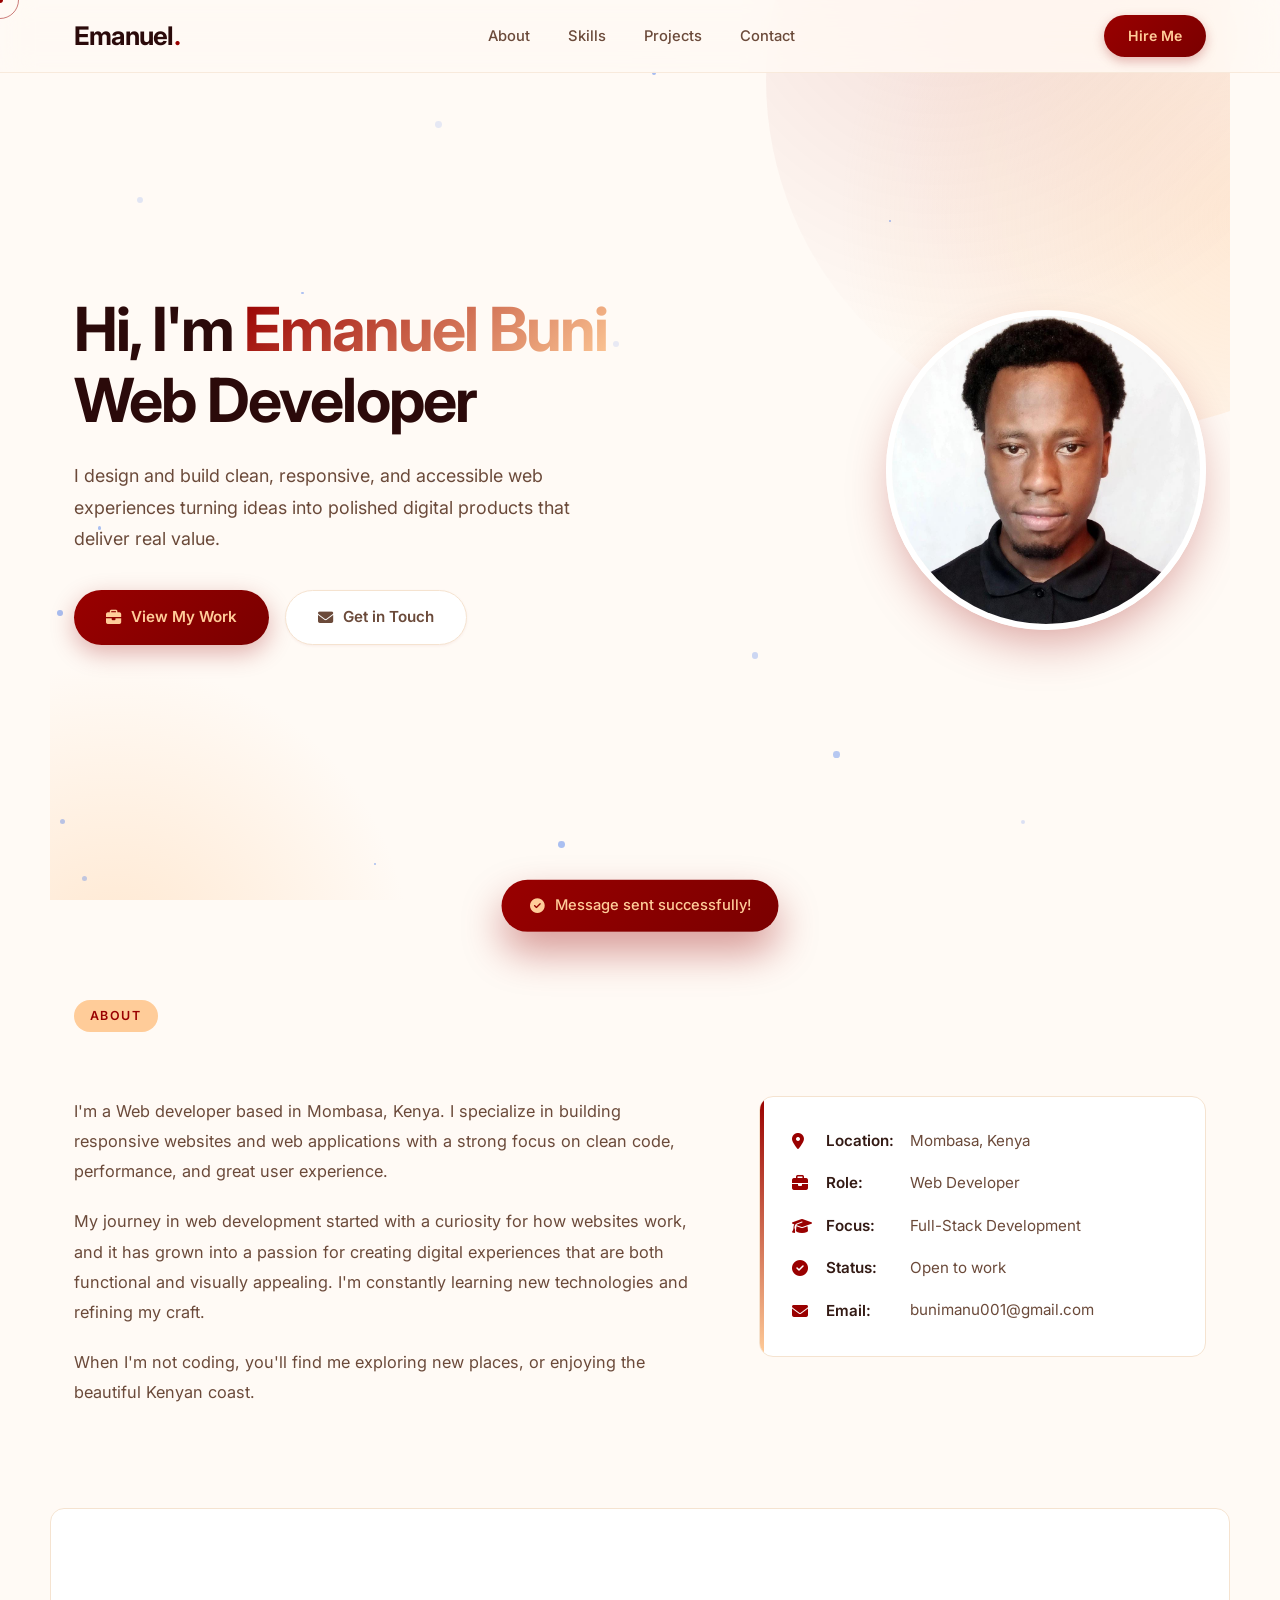
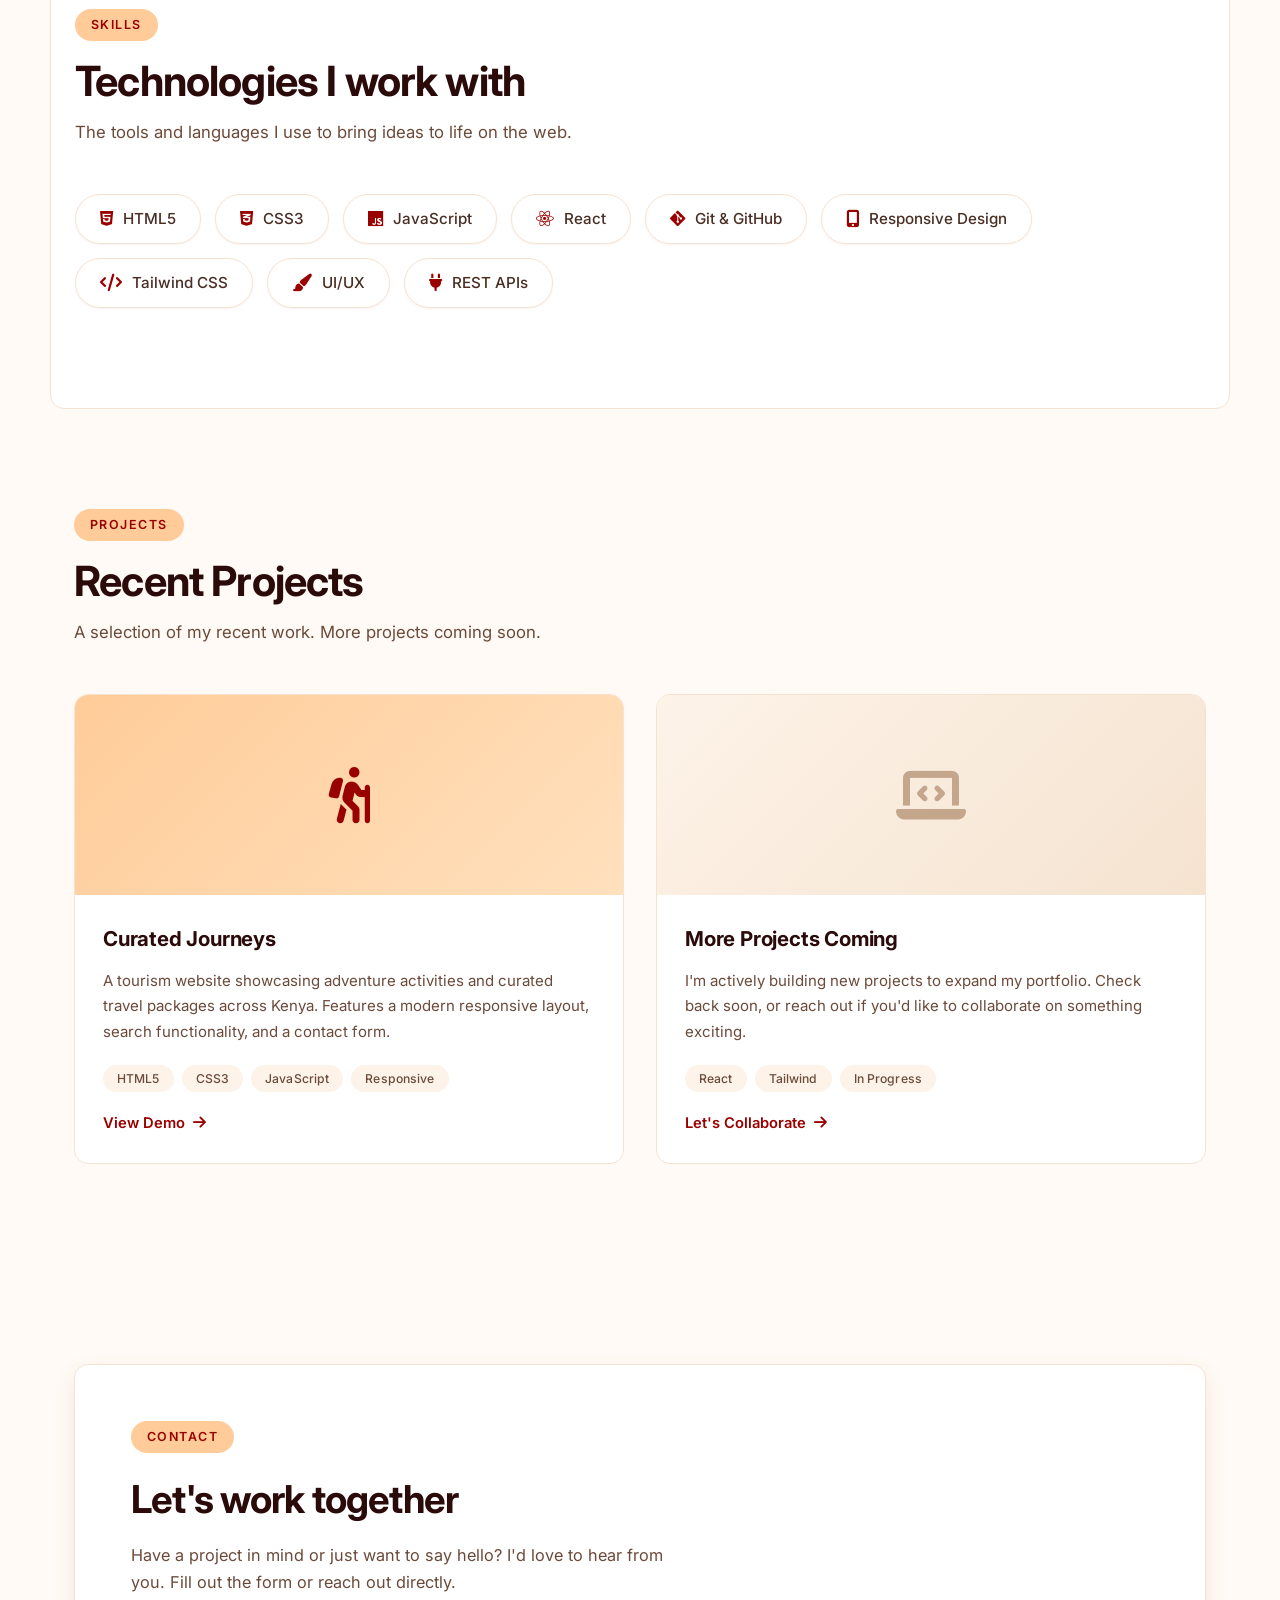
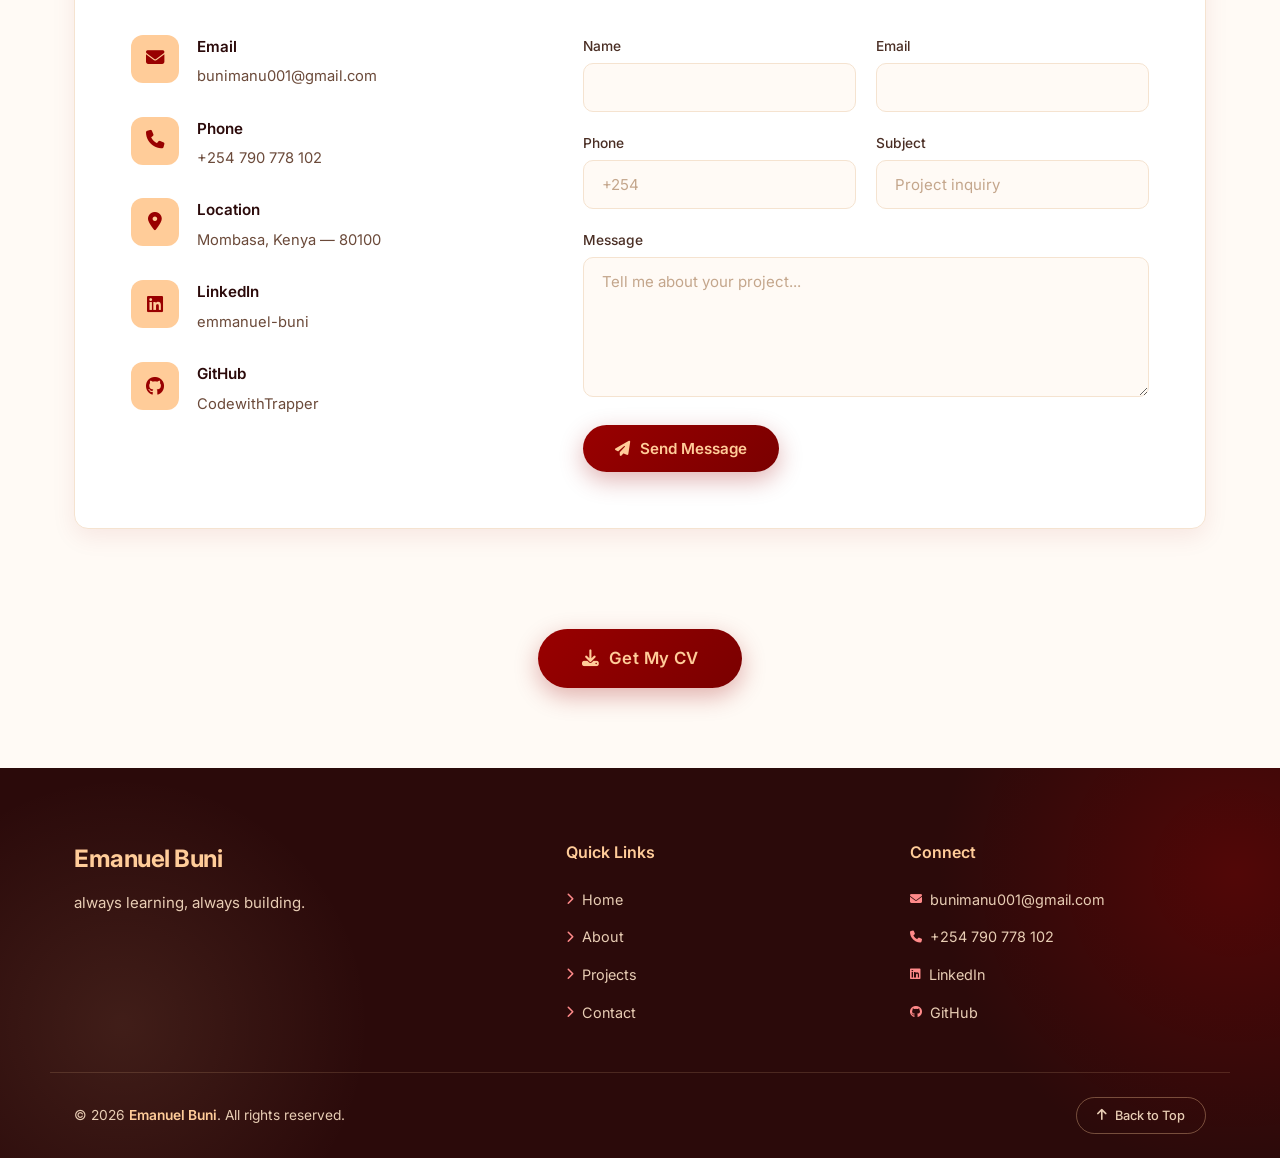
==== commit eaeff416: "update" ====
--- a/Porfolio/index.html
+++ b/Porfolio/index.html
@@ -46,7 +46,7 @@
                 </a>
             </div>
         </div>
-        <img class="hero-avatar" src="/image/profile.jpeg" alt="Emanuel Buni">
+        <img class="hero-avatar" src="/Porfolio/image/profile.jpeg" alt="Emanuel Buni">
     </header>
 
     <!-- ===== ABOUT ===== -->
@@ -143,7 +143,7 @@
                         <span class="tech-tag">JavaScript</span>
                         <span class="tech-tag">Responsive</span>
                     </div>
-                    <a href="https://codewithtrapper.github.io/web-project/" class="project-link" target="_blank" rel="noopener">
+                    <a href="https://curated-tours.vercel.app" class="project-link" target="_blank" rel="noopener">
                         View Demo <i class="fas fa-arrow-right"></i>
                     </a>
                 </div>
@@ -274,7 +274,7 @@
 
     <!-- ===== CV BUTTON ===== -->
     <div class="cv-section fade-up">
-        <a href="" class="btn btn-primary cv-btn" download="Emanuel-Buni-CV.pdf">
+        <a href="/Porfolio/assets/Web Developer CV.pdf" class="btn btn-primary cv-btn" download="Emanuel-Buni-CV.pdf">
             <i class="fas fa-download"></i> Get My CV
         </a>
     </div>
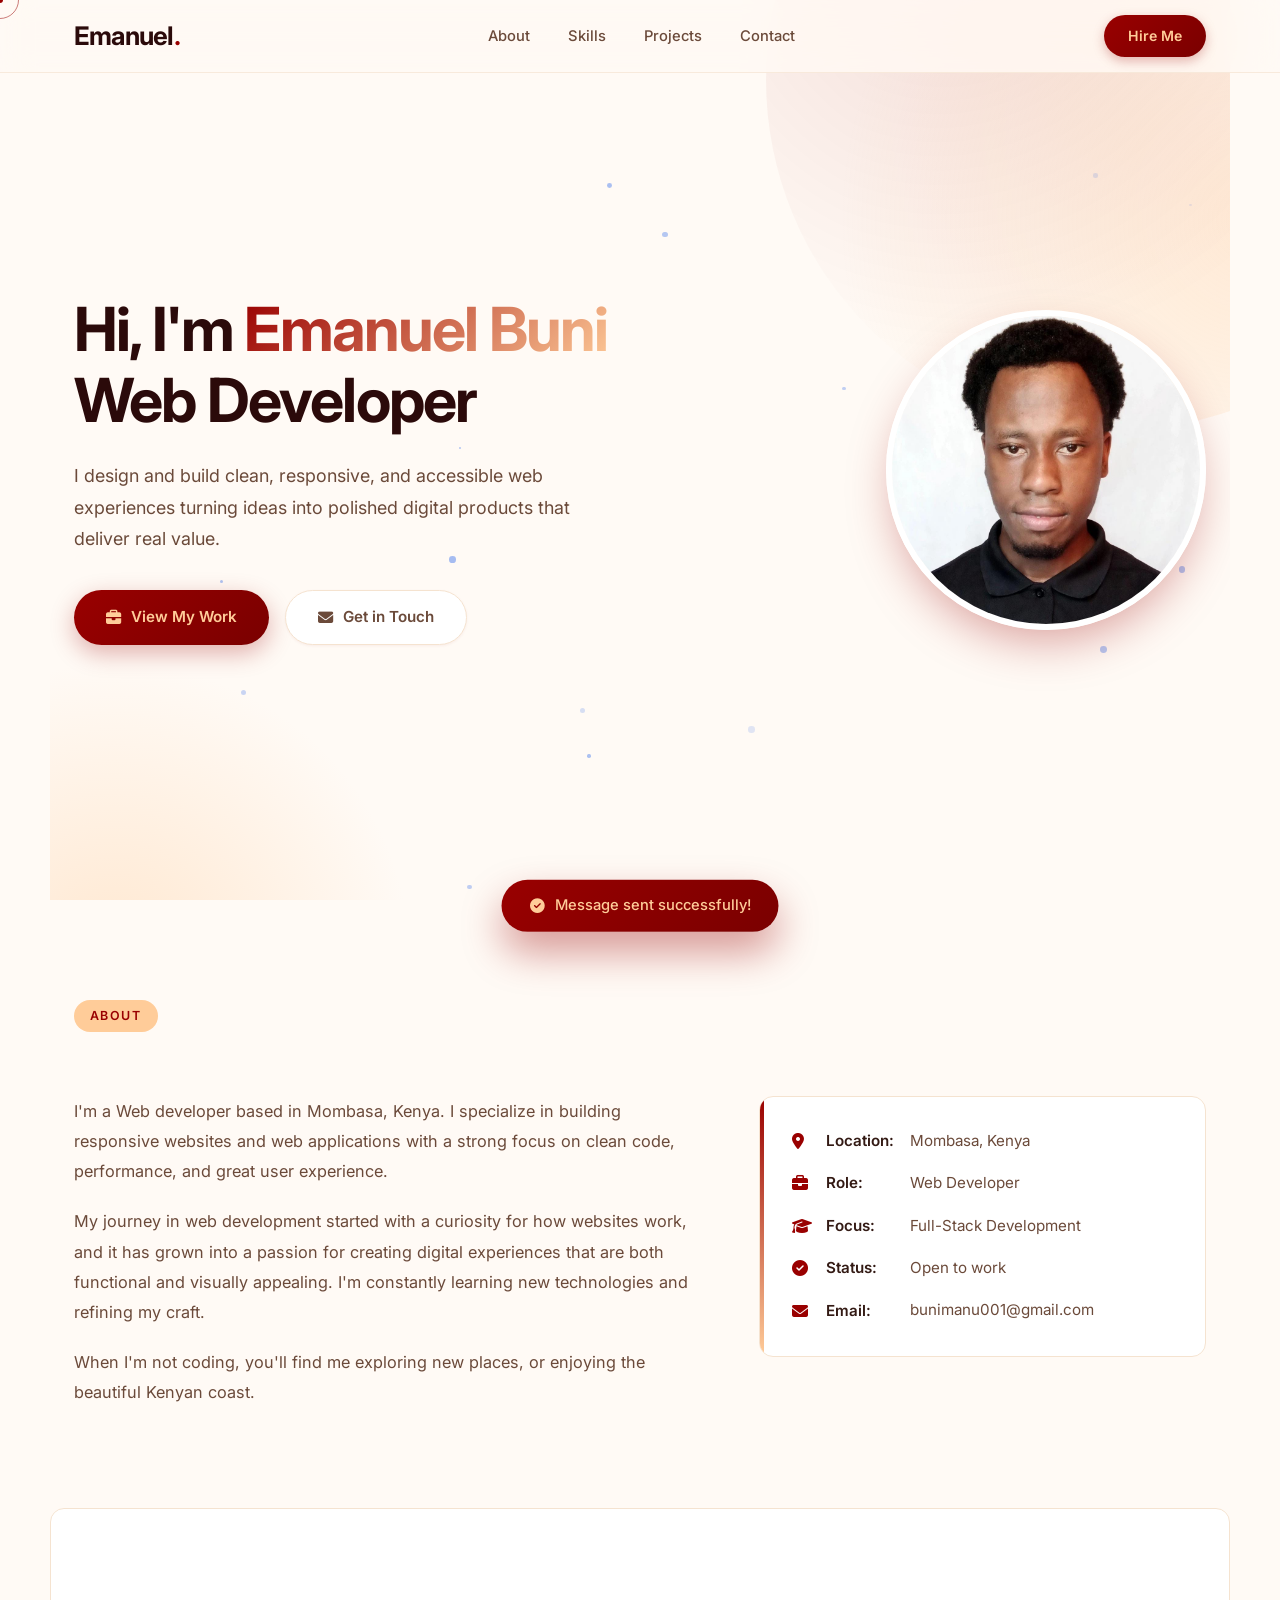
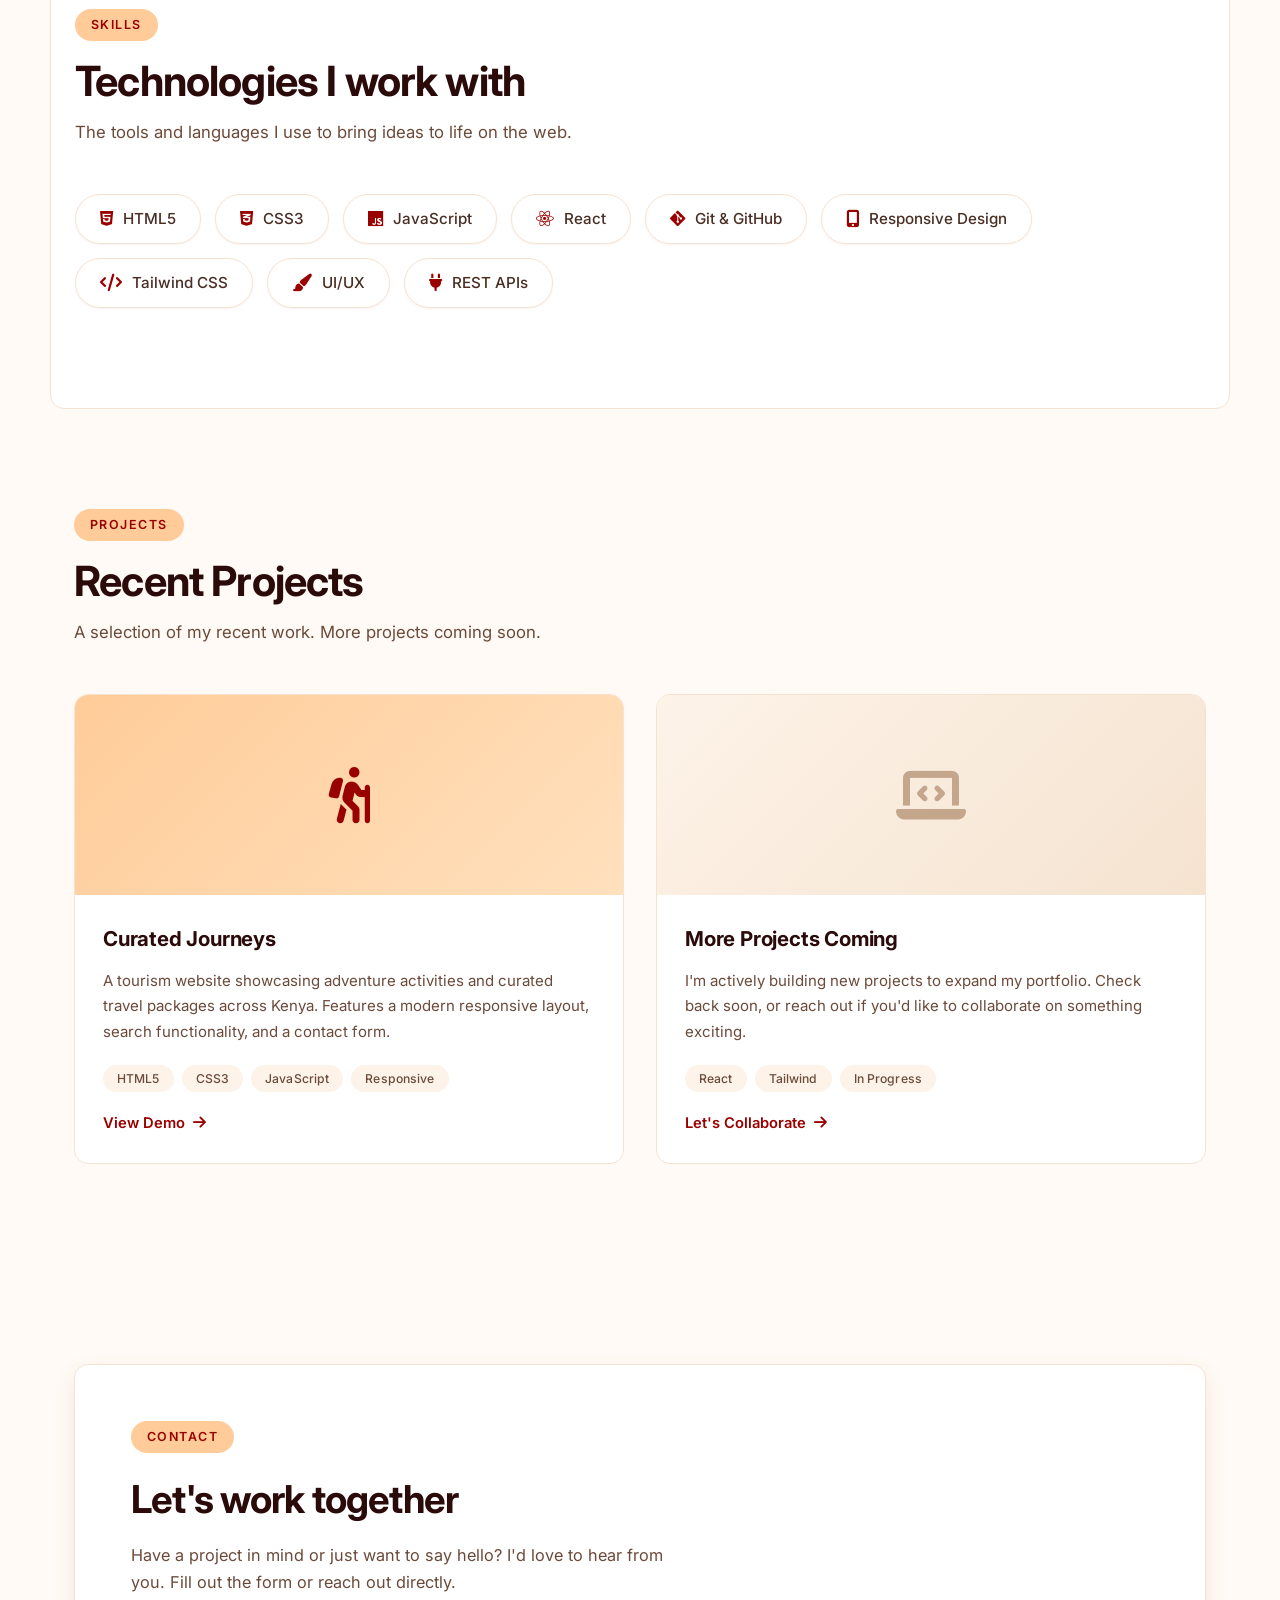
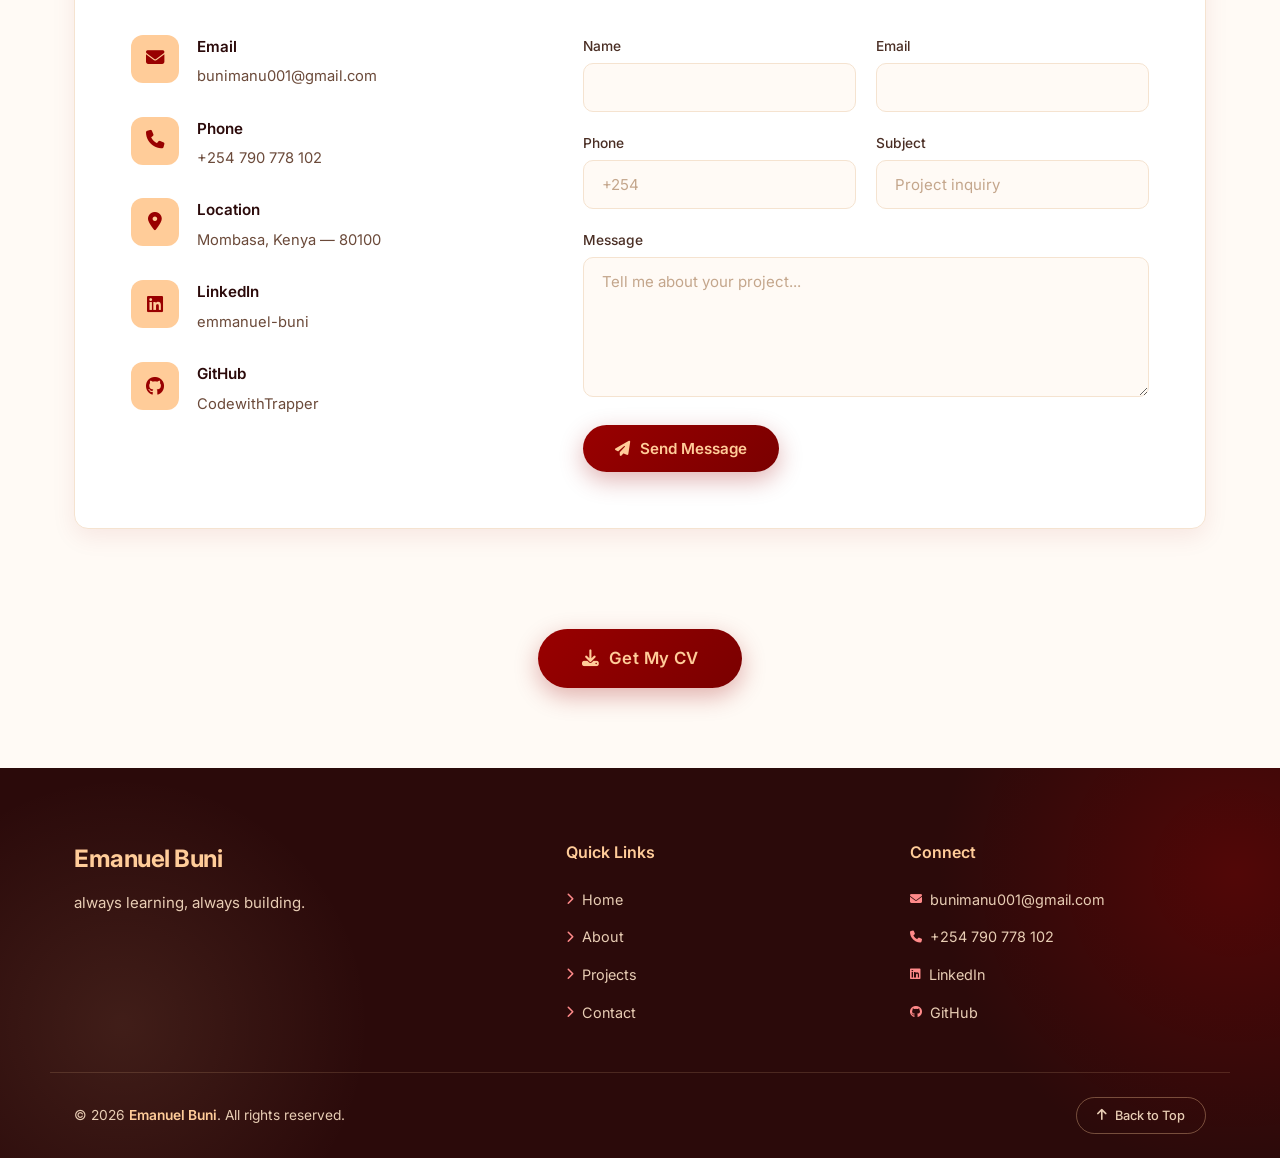
==== commit 8560ae26: "update" ====
--- a/Porfolio/index.html
+++ b/Porfolio/index.html
@@ -274,7 +274,7 @@
 
     <!-- ===== CV BUTTON ===== -->
     <div class="cv-section fade-up">
-        <a href="/Porfolio/assets/Web Developer CV.pdf" class="btn btn-primary cv-btn" download="Emanuel-Buni-CV.pdf">
+        <a href="/Porfolio/assets/Web-Developer CV.pdf" class="btn btn-primary cv-btn" download="Emanuel-Buni-CV.pdf">
             <i class="fas fa-download"></i> Get My CV
         </a>
     </div>
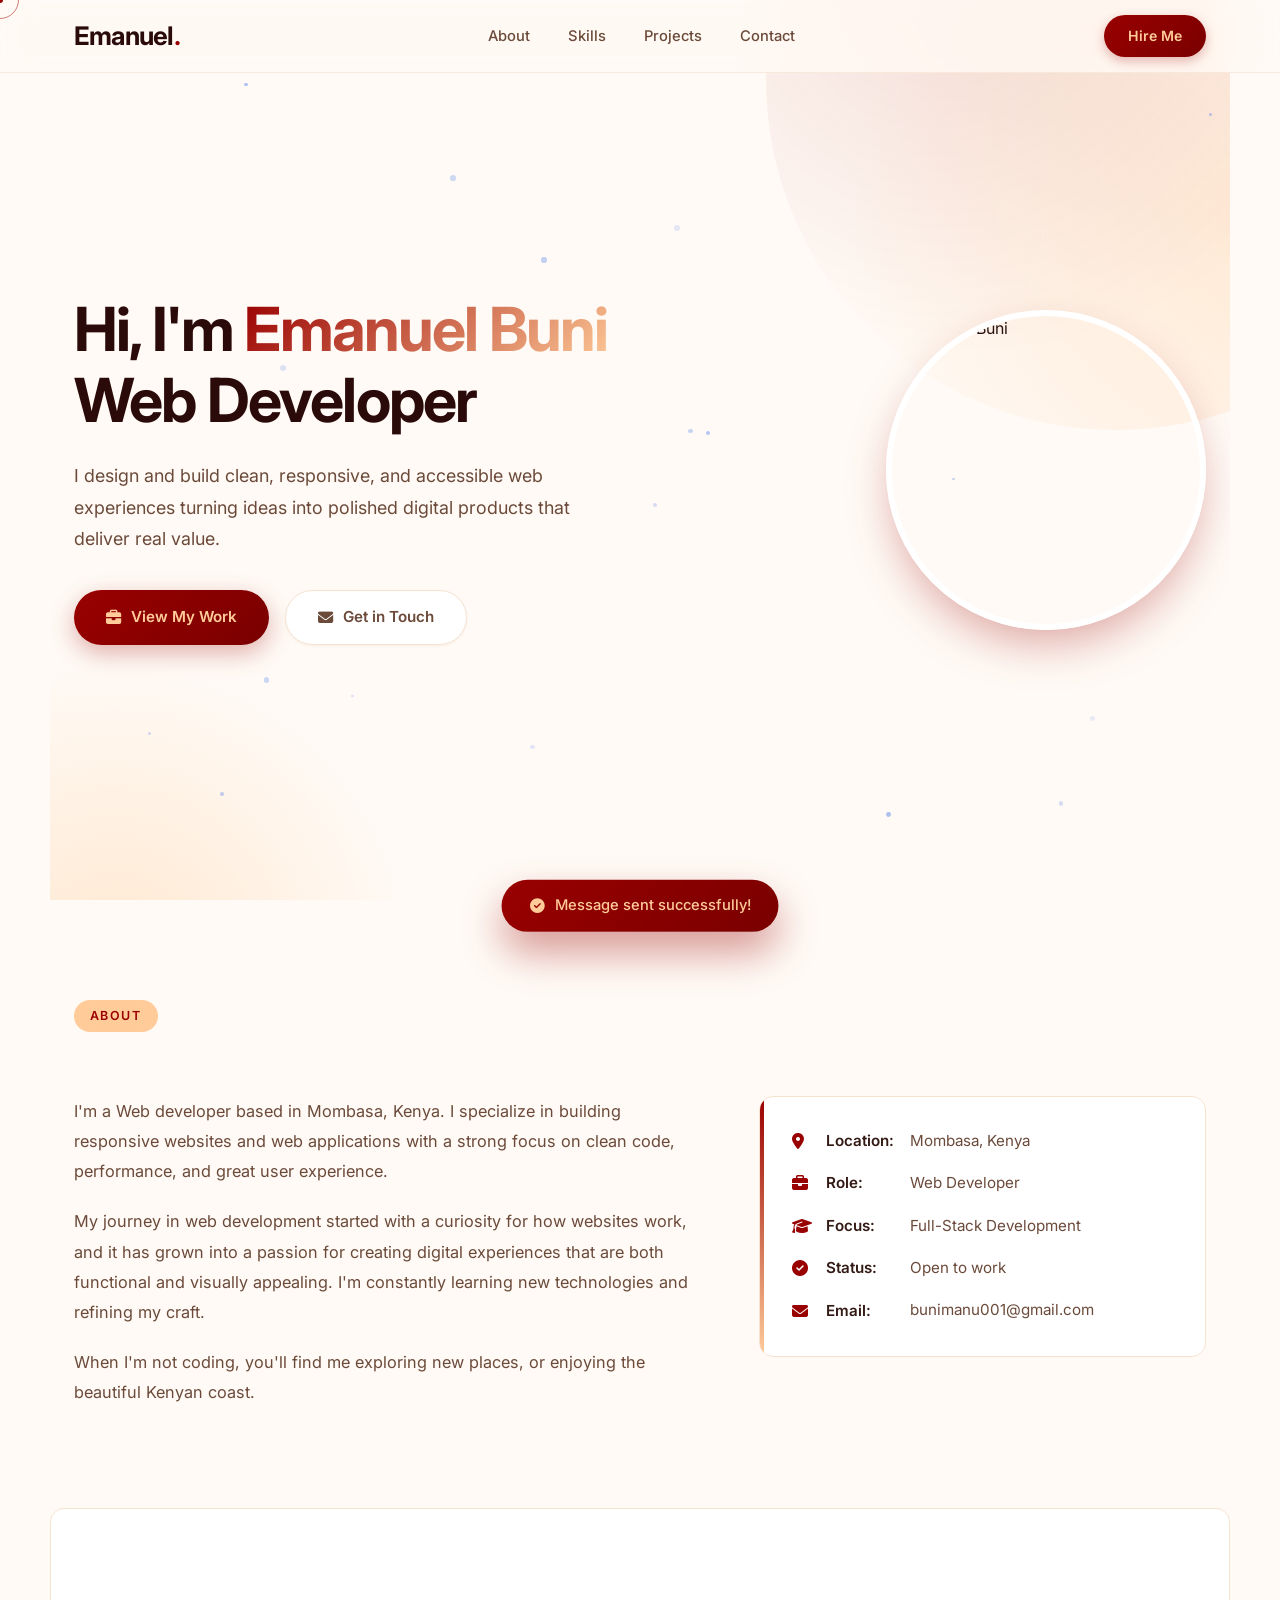
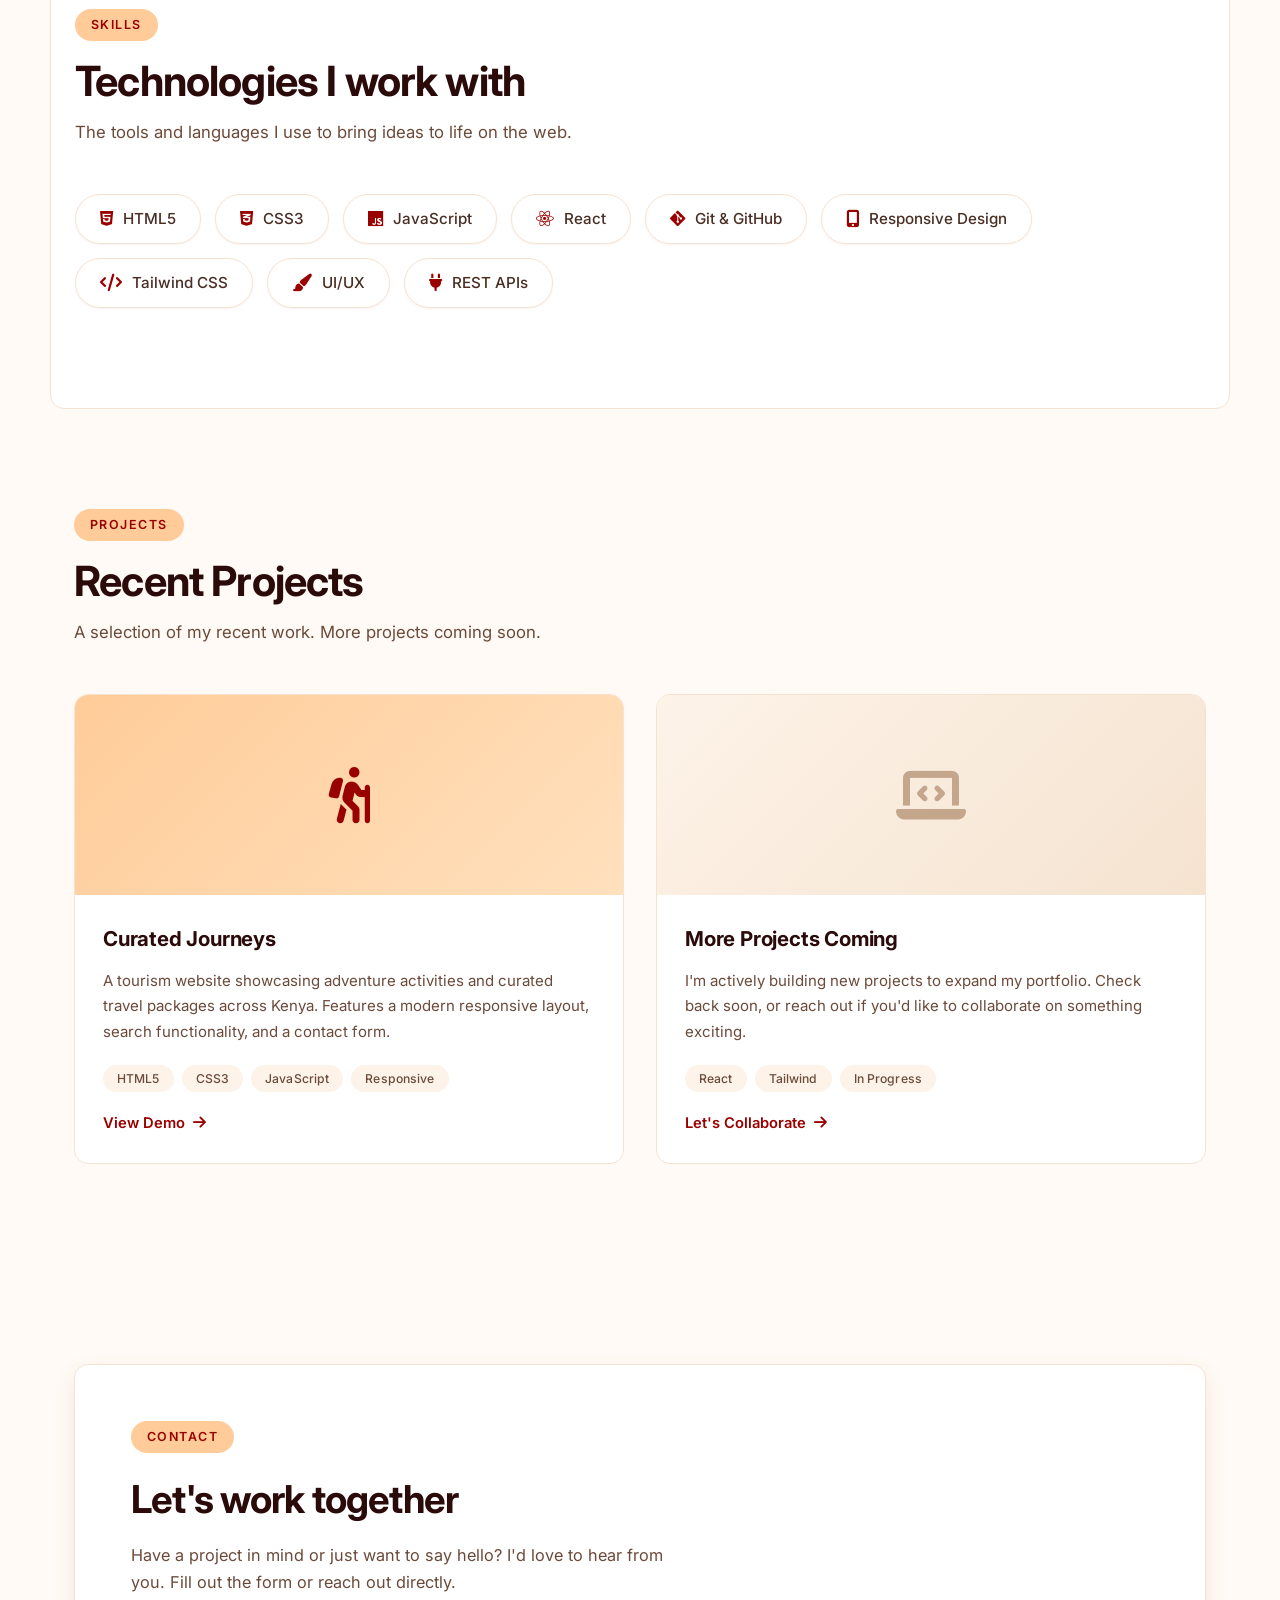
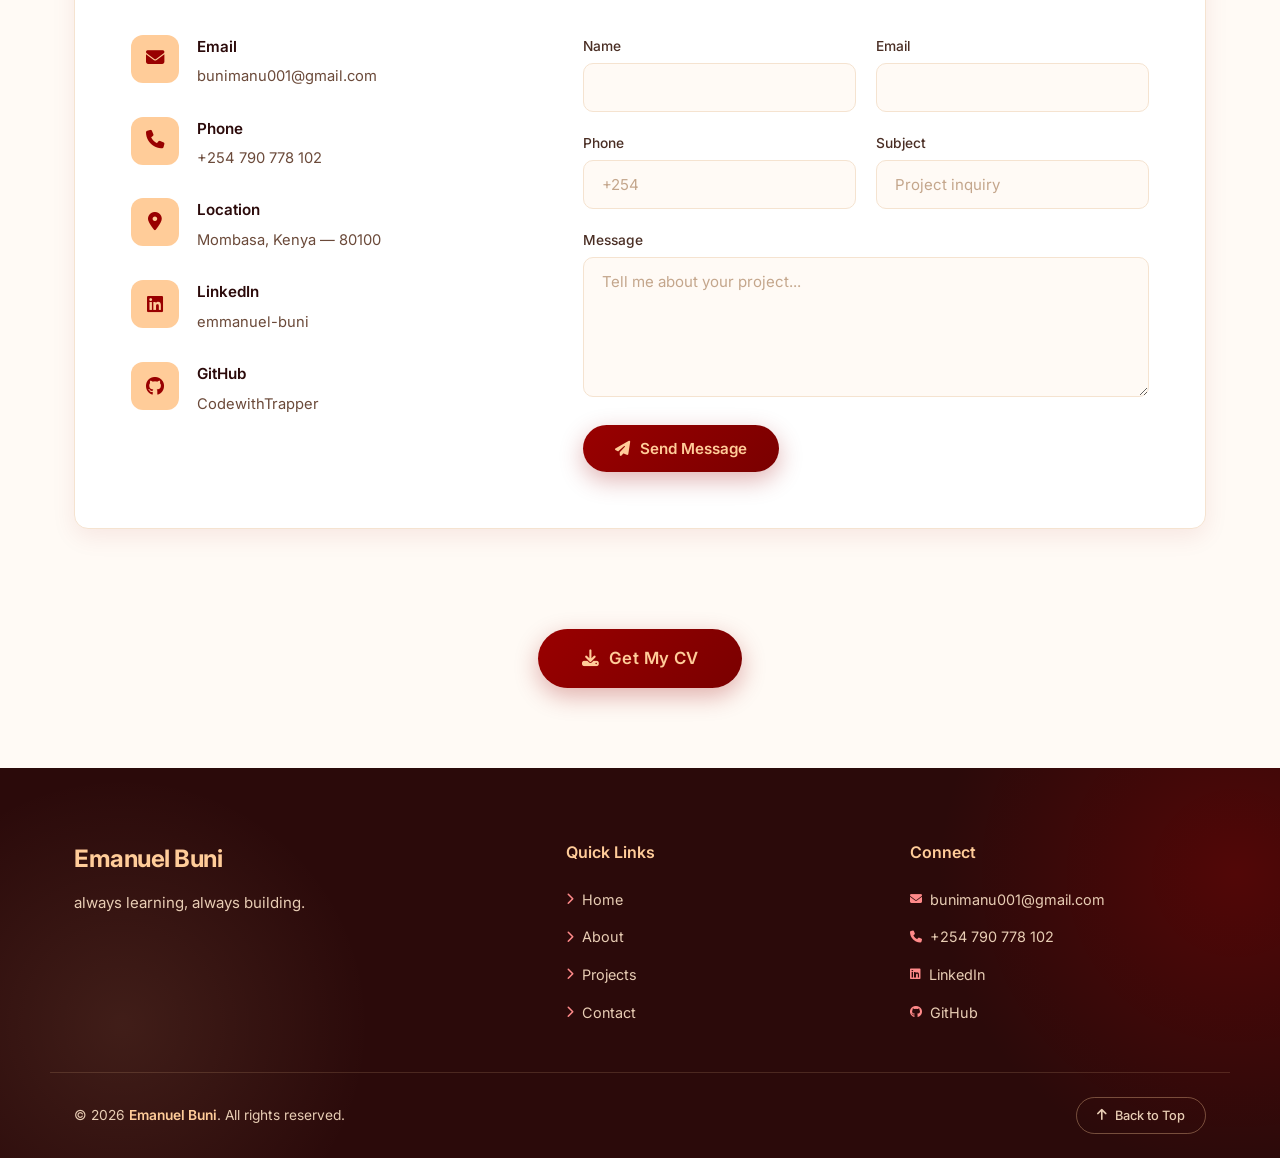
==== commit 1221bbec: "update" ====
--- a/Porfolio/index.html
+++ b/Porfolio/index.html
@@ -46,7 +46,7 @@
                 </a>
             </div>
         </div>
-        <img class="hero-avatar" src="/Porfolio/image/profile.jpeg" alt="Emanuel Buni">
+        <img class="hero-avatar" src="/image/profile.jpeg" alt="Emanuel Buni">
     </header>
 
     <!-- ===== ABOUT ===== -->
@@ -274,7 +274,7 @@
 
     <!-- ===== CV BUTTON ===== -->
     <div class="cv-section fade-up">
-        <a href="/Porfolio/assets/Web-Developer CV.pdf" class="btn btn-primary cv-btn" download="Emanuel-Buni-CV.pdf">
+        <a href="/assets/Web-Developer CV.pdf" class="btn btn-primary cv-btn" download="Emanuel-Buni-CV.pdf">
             <i class="fas fa-download"></i> Get My CV
         </a>
     </div>
